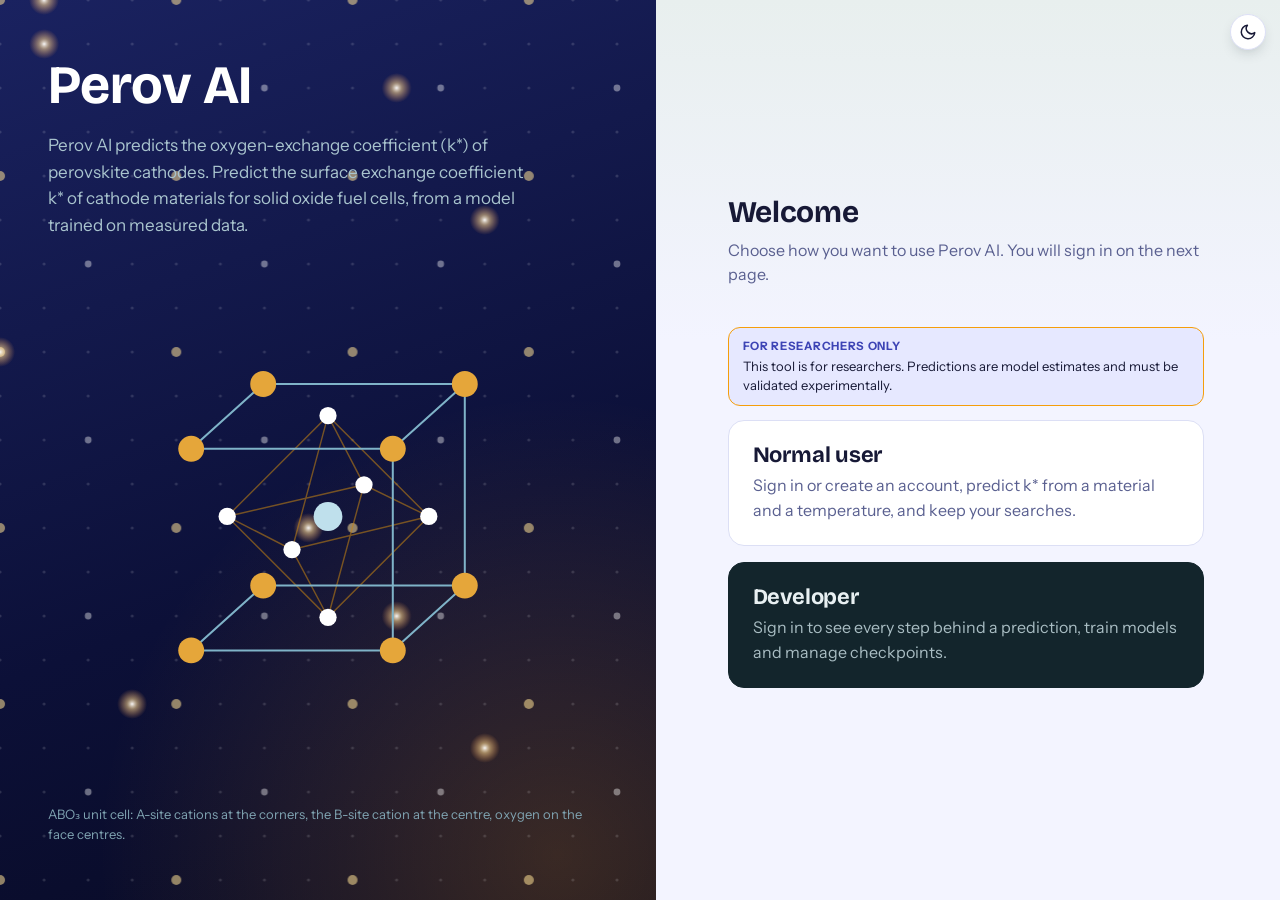
==== static/batch.html @ a2783e94 "Update batch.html" ====
<!doctype html>
<html lang="en"><head><meta charset="utf-8"><meta name="viewport" content="width=device-width, initial-scale=1, viewport-fit=cover">
<meta name="theme-color" content="#0E1240">
<link rel="manifest" href="manifest.json">
<link rel="icon" type="image/png" sizes="192x192" href="icon-192.png">
<link rel="apple-touch-icon" href="apple-touch-icon.png">
<meta name="mobile-web-app-capable" content="yes">
<meta name="apple-mobile-web-app-capable" content="yes">
<meta name="apple-mobile-web-app-title" content="Perov AI">
<meta name="apple-mobile-web-app-status-bar-style" content="black-translucent">
<script src="pwa.js" defer></script>
<script src="dynamic.js" defer></script>
<script src="tabs.js" defer></script>
<script src="lattice.js" defer></script>
<title>Batch | Perov AI</title>
<link href="https://fonts.googleapis.com/css2?family=Bricolage+Grotesque:opsz,wght@12..96,500;12..96,700&family=Instrument+Sans:wght@400;500;600&family=IBM+Plex+Mono:wght@400;500&display=swap" rel="stylesheet">
<link rel="stylesheet" href="style.css"><script src="theme.js"></script></head>
<body data-mode="user">
<header class="top"><div class="wrap">
  <a class="brand" href="predict.html"><svg viewBox="0 0 28 28" aria-hidden="true"><rect x="5" y="9" width="14" height="14" rx="1" fill="none" stroke="#FFA21F" stroke-width="2"/><rect x="9" y="5" width="14" height="14" rx="1" fill="none" stroke="#FFA21F" stroke-width="2" opacity=".55"/><circle cx="14" cy="14" r="2.6" fill="#C98512"/></svg><span>Perov <i>AI</i></span></a>
  <nav class="nav" aria-label="Pages"><a href="predict.html">Predict</a><a href="history.html">History</a><a href="batch.html" aria-current="page">Batch</a><a href="developer.html" class="dev-only">Developer</a><a href="research.html">Research</a>
  <div class="role"><span id="who"></span><b id="rolename"></b> <a href="#" id="signout">Sign out</a></div>
</div></header>
<main><div class="wrap">
<div class="intro"><h1>Predict a list of materials</h1><p class="explorer-only">Upload a CSV or Excel file with two columns, formula and temp_c. Each row gets a predicted k*.</p><p class="dev-only">POST /api/upload as multipart form data, up to 500 rows, composition-only model. Rows that fail return an error string instead of a value.</p></div>
<section class="panel stack" style="max-width:980px">
  <form id="bform" novalidate><div class="fields">
    <div class="field"><label for="bfile">File (.csv or .xlsx)</label><input id="bfile" type="file" accept=".csv,.xlsx,.xls"></div>
    <div class="field dev-only"><label for="bmodel">Model</label><select id="bmodel"><option value="svr">SVR pipeline</option><option value="rf">Random Forest</option></select></div></div>
    <div class="actions"><button class="btn primary" id="bgo" type="submit">Predict file</button>
    <a class="btn ghost" id="tmpl" download="kstar_template.csv" href="data:text/csv;charset=utf-8,formula%2Ctemp_c%0ALaCoO3%2C700%0ALa0.6Sr0.4Co0.2Fe0.8O3%2C800%0ASm0.5Sr0.5CoO3%2C886%0A" style="text-decoration:none;display:inline-block">Download a template</a></div>
  </form>
  <div id="bres" hidden><div class="kpis" id="bkpi"></div><h2 style="font-size:18px">Predicted log k*</h2><div id="bchart"></div><div class="tablewrap" style="margin-top:16px"><table class="t" id="btab"></table></div></div>
</section>
</div></main>
<script src="config.js"></script><script src="ui.js"></script>
<script>
(() => {
  const ROLE = (() => { try { return localStorage.getItem("kstar-role"); } catch { return null; } })();
  if (!(() => { try { return localStorage.getItem("kstar-token"); } catch { return null; } })()) { location.replace("index.html"); return; }
  if (ROLE !== "dev" && ROLE !== "user") { location.replace("index.html"); return; }
  document.body.dataset.mode = ROLE;
  document.getElementById("rolename").textContent = ROLE === "dev" ? "Developer" : "Normal user";
  const $ = (s, r = document) => r.querySelector(s);
  const esc = s => String(s).replace(/[&<>"]/g, c => ({ "&":"&amp;", "<":"&lt;", ">":"&gt;", '"':"&quot;" }[c]));
  const bars = (el, labels, vals) => { const mx = Math.max(...vals, 1e-9); el.innerHTML = labels.map((l, i) => `<div class="hb"><span>${esc(l)}</span><i style="width:${(vals[i] / mx * 100).toFixed(0)}%"></i><b>${vals[i]}</b></div>`).join(""); };
  $("#bform").addEventListener("submit", async e => {
    e.preventDefault();
    const f = $("#bfile").files[0];
    if (!f) { toast("Choose a file first.", "error"); return; }
    const btn = $("#bgo"); btn.disabled = true; btn.textContent = "Predicting\u2026";
    try {
      const fd = new FormData(); fd.append("file", f); if (ROLE === "dev") fd.append("model", $("#bmodel").value);
      const r = await api("/api/upload", { method: "POST", body: fd }); const d = await r.json();
      if (!r.ok) throw new Error(d.error || "Upload failed.");
      $("#bkpi").innerHTML = `<div class="kpi"><b>${d.n}</b><span>rows</span></div><div class="kpi"><b>${d.n_ok}</b><span>predicted</span></div><div class="kpi"><b>${d.n - d.n_ok}</b><span>need fixing</span></div>`;
      const ok = d.rows.filter(x => x.log_kstar !== undefined);
      bars($("#bchart"), ok.map(x => x.formula.slice(0, 12)), ok.map(x => +(x.log_kstar + 11).toFixed(2)));
      $("#bchart").insertAdjacentHTML("afterbegin", '<small class="sub">Bar length shows log k* + 11, so longer means faster. Exact values are in the table.</small>');
      $("#btab").innerHTML = "<tr><th>Formula</th><th>T (\u00b0C)</th><th>log k*</th><th>k* (cm/s)</th><th>Note</th></tr>" + d.rows.map(x => `<tr><td>${esc(x.formula)}</td><td>${esc(x.temp_c ?? "")}</td><td>${x.log_kstar === undefined ? "" : x.log_kstar.toFixed(2)}</td><td>${x.kstar === undefined ? "" : x.kstar.toExponential(2)}</td><td>${esc(x.error || (x.warnings || []).join("; "))}</td></tr>`).join("");
      $("#bres").hidden = false; toast(`Predicted ${d.n_ok} of ${d.n} rows.`, d.n_ok === d.n ? "ok" : "info");
    } catch (ex) { toast(ex.message, "error"); }
    finally { btn.disabled = false; btn.textContent = "Predict file"; }
  });
})();
</script></body></html>
---- static/style.css ----
:root{
  --paper:#F1F4F3; --card:#FFFFFF; --ink:#13252C; --muted:#586C73; --line:#CBD8D8;
  --glaze:#1D5C78; --glaze-soft:#DCEAF0; --signal:#C98512; --err:#B3402F; --ok:#2F7D5B;
  --display:"Bricolage Grotesque","Segoe UI",system-ui,sans-serif;
  --body:"Instrument Sans","Segoe UI",system-ui,sans-serif;
  --mono:"IBM Plex Mono",ui-monospace,Menlo,Consolas,monospace;
}
*{box-sizing:border-box}
html{scroll-padding-top:72px}
body{margin:0;background:var(--paper);color:var(--ink);font:400 16px/1.55 var(--body)}
h1,h2,h3{font-family:var(--display);line-height:1.12;margin:0;font-weight:700;letter-spacing:-.01em}
p{margin:0}
button,input,select{font:inherit;color:inherit}
:focus-visible{outline:3px solid var(--glaze);outline-offset:2px}
.wrap{max-width:1180px;margin:0 auto;padding:0 24px}
[hidden]{display:none!important}

/* header */
header.top{position:sticky;top:0;z-index:5;background:rgba(241,244,243,.94);backdrop-filter:blur(6px);border-bottom:1px solid var(--line)}
header.top .wrap{display:flex;align-items:center;gap:20px;min-height:60px;flex-wrap:wrap}
.brand{font:700 20px var(--display);letter-spacing:-.01em;margin-right:auto}
.brand i{font-style:normal;color:var(--glaze)}
.tabs,.seg{display:inline-flex;border:1px solid var(--line);border-radius:8px;background:var(--card);padding:3px;gap:2px}
.tabs button,.seg button{border:0;background:transparent;padding:6px 14px;border-radius:6px;cursor:pointer;font-weight:500;color:var(--muted)}
.tabs button[aria-selected="true"],.seg button[aria-pressed="true"]{background:var(--glaze);color:#fff}

/* chooser */
.chooser{padding:72px 0 80px}
.chooser h1{font-size:clamp(34px,5vw,56px);max-width:15ch}
.chooser .lede{max-width:52ch;margin-top:18px;color:var(--muted);font-size:18px}
.choices{display:grid;grid-template-columns:repeat(auto-fit,minmax(280px,1fr));gap:20px;margin-top:44px;max-width:820px}
.choice{text-align:left;background:var(--card);border:1.5px solid var(--line);border-radius:14px;padding:26px;cursor:pointer;transition:border-color .15s,transform .15s}
.choice:hover{border-color:var(--glaze);transform:translateY(-2px)}
.choice h2{font-size:24px}
.choice p{margin-top:10px;color:var(--muted)}
.choice.dev{background:var(--ink);color:#E8F0F2;border-color:var(--ink)}
.choice.dev p{color:#A9BDC3}
.choice.dev:hover{border-color:#7FB3C8}
.choice .code{margin-top:18px;font:400 13px/1.5 var(--mono);color:#7FB3C8}

/* app layout */
main{padding:32px 0 80px}
.intro{margin-bottom:26px}
.intro h1{font-size:clamp(28px,3.4vw,40px);max-width:24ch}
.intro p{color:var(--muted);margin-top:10px;max-width:62ch}
.layout{display:grid;grid-template-columns:minmax(0,5fr) minmax(0,6fr);gap:28px;align-items:start}
@media (max-width:900px){.layout{grid-template-columns:1fr}}
.panel{background:var(--card);border:1px solid var(--line);border-radius:12px;padding:22px}
.panel h2{font-size:19px;margin-bottom:4px}
.panel .sub{color:var(--muted);font-size:14px}

/* form */
fieldset{border:0;border-top:1px solid var(--line);margin:18px 0 0;padding:14px 0 0}
legend{font:600 14px var(--body);padding:0 8px 0 0;color:var(--glaze)}
.fields{display:grid;grid-template-columns:repeat(auto-fill,minmax(150px,1fr));gap:12px 14px}
.field label{display:block;font-size:13px;font-weight:600;margin-bottom:3px;word-break:break-word}
.field input{width:100%;border:1px solid var(--line);border-radius:7px;padding:7px 9px;background:#FBFCFC;font-family:var(--mono);font-size:14px}
.field input:focus{border-color:var(--glaze)}
.field small{display:block;color:var(--muted);font-size:12px;line-height:1.35;margin-top:3px}
.field.bad input{border-color:var(--err)}
.actions{display:flex;gap:12px;align-items:center;margin-top:22px;flex-wrap:wrap}
.btn{border:0;border-radius:8px;padding:11px 20px;font-weight:600;cursor:pointer}
.btn.primary{background:var(--glaze);color:#fff}
.btn.primary:disabled{opacity:.6;cursor:progress}
.btn.ghost{background:transparent;border:1px solid var(--line);color:var(--ink)}
.msg{margin-top:14px;padding:10px 12px;border-radius:8px;font-size:14px;background:#FBEDEA;color:#7A2A1D;border:1px solid #EBC3BB}
.modelpick{display:flex;align-items:center;gap:10px;margin-top:16px;font-size:14px}
.modelpick select{border:1px solid var(--line);border-radius:7px;padding:5px 8px;background:#fff}

/* result */
.empty{color:var(--muted);padding:34px 4px}
.empty strong{display:block;color:var(--ink);font:700 20px var(--display);margin-bottom:6px}
.big{font:700 clamp(40px,6vw,68px)/1 var(--display);letter-spacing:-.02em;margin-top:6px}
.big sup{font-size:.5em}
.kicker{color:var(--muted);font-size:14px}
.plain{margin-top:12px;max-width:52ch}
.scale{margin:26px 0 8px}
.scale .track{position:relative;height:10px;border-radius:5px;background:linear-gradient(90deg,#DCE6E8,#8FB9CB,#1D5C78)}
.scale .pin{position:absolute;top:-7px;width:4px;height:24px;border-radius:2px;background:var(--signal);transform:translateX(-50%);box-shadow:0 0 0 3px #fff;transition:left .5s}
.scale .ends{display:flex;justify-content:space-between;font-size:13px;color:var(--muted);margin-top:8px}
.chart{margin-top:26px}
.chart h3{font-size:16px}
.chart svg{width:100%;height:auto;display:block;margin-top:8px}
.chart .note{font-size:13px;color:var(--muted);margin-top:4px}
.caveat{margin-top:20px;font-size:13px;color:var(--muted);border-top:1px solid var(--line);padding-top:12px}

/* developer */
.dev-only{display:none}
body[data-mode="dev"] .dev-only{display:revert}
body[data-mode="dev"] .modelpick.dev-only{display:flex}
body[data-mode="dev"] .explorer-only{display:none}
.flow{margin-top:28px}
.flow h2{font-size:22px}
.stage{position:relative;margin:16px 0 0 18px;padding:0 0 0 26px;border-left:2px solid var(--line)}
.stage::before{content:"";position:absolute;left:-8px;top:6px;width:14px;height:14px;border-radius:50%;background:var(--paper);border:2px solid var(--line);transition:background .3s,border-color .3s}
.stage.done{border-left-color:var(--glaze)}
.stage.done::before{background:var(--glaze);border-color:var(--glaze)}
.stage summary{cursor:pointer;font:700 16px var(--display);list-style:none;padding:2px 0}
.stage summary::-webkit-details-marker{display:none}
.stage summary span{font:400 14px var(--body);color:var(--muted);margin-left:8px}
.stage .body{padding:10px 0 6px}
pre{margin:8px 0 0;background:#0F1F25;color:#D8E6EA;border-radius:9px;padding:12px 14px;font:400 12.5px/1.55 var(--mono);overflow:auto;max-height:340px}
.cols{display:grid;grid-template-columns:repeat(auto-fit,minmax(300px,1fr));gap:14px}
.cols h4{margin:0;font-size:12px;color:var(--muted);font-weight:600}
.bars{margin-top:8px;font:400 12.5px var(--mono)}
.bar{display:grid;grid-template-columns:150px 1fr 56px;gap:8px;align-items:center;margin:3px 0}
.bar .nm{overflow:hidden;text-overflow:ellipsis;white-space:nowrap}
.bar .tr{position:relative;height:10px;background:#EDF2F2;border-radius:3px}
.bar .fill{position:absolute;top:0;bottom:0;border-radius:3px}
.bar .zero{position:absolute;left:50%;top:-2px;bottom:-2px;width:1px;background:var(--muted)}
.bar .num{text-align:right;color:var(--muted)}
.kv{display:flex;flex-wrap:wrap;gap:6px 18px;font:400 13px var(--mono);color:var(--muted);margin-top:8px}
.kv b{color:var(--ink);font-weight:500}

/* research */
.papers{display:grid;grid-template-columns:repeat(auto-fit,minmax(340px,1fr));gap:22px;margin-top:22px}
.paper h2{font-size:20px}
.paper .meta{font-size:13px;color:var(--muted);margin:6px 0 14px}
.paper ul{margin:0;padding-left:18px}
.paper li{margin:6px 0}
.map{margin-top:34px}
.map h2{font-size:22px}
.map table{width:100%;border-collapse:collapse;margin-top:14px;background:var(--card);border:1px solid var(--line);border-radius:10px;overflow:hidden;font-size:15px}
.map th,.map td{text-align:left;padding:11px 14px;border-bottom:1px solid var(--line);vertical-align:top}
.map th{background:var(--glaze-soft);font-weight:600;font-size:14px}
.map tr:last-child td{border-bottom:0}
@media (prefers-reduced-motion:reduce){*{transition:none!important}}

/* ---- v2 look ---- */
body{background:linear-gradient(180deg,#E8EFEE 0,var(--paper) 340px)}
header.top{background:rgba(255,255,255,.88);box-shadow:0 1px 0 var(--line),0 6px 20px -14px rgba(19,37,44,.5)}
.brand{display:flex;align-items:center;gap:10px;color:var(--ink);text-decoration:none}
.brand svg{width:26px;height:26px}
.nav{display:flex;gap:4px}
.nav a{padding:7px 14px;border-radius:8px;text-decoration:none;color:var(--muted);font-weight:500}
.nav a:hover{background:var(--glaze-soft);color:var(--glaze)}
.nav a[aria-current="page"]{background:var(--glaze);color:#fff}
.role{display:inline-flex;align-items:center;gap:8px;font-size:14px;color:var(--muted)}
.role b{background:var(--glaze-soft);color:var(--glaze);border-radius:99px;padding:3px 12px;font-weight:600}
body[data-mode="dev"] .role b{background:var(--ink);color:#BFE0EC}
.role a{color:var(--glaze);font-weight:500}
.panel{border-radius:16px;box-shadow:0 18px 40px -28px rgba(19,37,44,.45)}
.btn.primary,.btn{border-radius:10px}
.btn.primary{background:linear-gradient(135deg,#1D5C78,#17475D);box-shadow:0 8px 18px -10px #1D5C78}
.big{font-family:var(--display);font-size:clamp(40px,6vw,64px);color:var(--glaze)}
.crumbs{display:flex;gap:10px;align-items:center;margin-bottom:18px;font-size:14px;color:var(--muted)}
.crumbs a{color:var(--glaze);font-weight:500}
.hero{min-height:100vh;display:grid;grid-template-columns:minmax(0,1.05fr) minmax(0,1fr)}
@media (max-width:860px){.hero{grid-template-columns:1fr}}
.hero-art{background:radial-gradient(circle at 30% 20%,#1B5670 0,#0E3345 45%,#0A222E 100%);color:#E8F0F2;padding:56px 48px;display:flex;flex-direction:column;justify-content:space-between;gap:28px}
.hero-art h1{font-size:clamp(34px,4.4vw,54px);max-width:14ch;color:#fff}
.hero-art p{color:#A9C4CE;max-width:44ch;margin-top:16px;font-size:17px}
.cell{width:min(100%,360px);align-self:center}
.cell .edge{stroke:#7FB3C8;stroke-width:1.4;fill:none;stroke-dasharray:420;stroke-dashoffset:420;animation:draw 1.6s ease-out forwards}
.cell .oct{stroke:#C98512;stroke-opacity:.55;stroke-width:1;fill:none}
.cell .a{fill:#E5A63A}.cell .b{fill:#BFE0EC}.cell .o{fill:#fff;opacity:0;animation:pop .5s ease-out 1.2s forwards}
@keyframes draw{to{stroke-dashoffset:0}}@keyframes pop{to{opacity:1}}
@media (prefers-reduced-motion:reduce){.cell .edge{animation:none;stroke-dashoffset:0}.cell .o{animation:none;opacity:1}}
.hero-art small{color:#7FA3B1;font-size:13px}
.hero-form{display:flex;flex-direction:column;justify-content:center;padding:56px clamp(24px,6vw,72px);max-width:620px}
.hero-form h2{font-size:30px}
.hero-form .sub{margin:8px 0 26px;color:var(--muted)}
.role-card{display:block;width:100%;text-align:left;background:var(--card);border:1.5px solid var(--line);border-radius:16px;padding:22px 24px;margin-bottom:16px;cursor:pointer;transition:border-color .15s,box-shadow .15s}
.role-card:hover{border-color:var(--glaze);box-shadow:0 14px 30px -20px #1D5C78}
.role-card h3{font-size:22px}.role-card p{color:var(--muted);margin-top:6px}
.role-card.dev{background:var(--ink);border-color:var(--ink);color:#E8F0F2}.role-card.dev p{color:#A9BDC3}
.role-card.dev:hover{border-color:#7FB3C8}

/* ---- toasts, bars, tables ---- */
#toasts{position:fixed;right:16px;bottom:16px;display:grid;gap:8px;z-index:50;max-width:min(360px,calc(100vw - 32px))}
.toast{background:var(--ink);color:#fff;padding:12px 16px;border-radius:10px;box-shadow:0 10px 24px -12px #000;font-size:14px}
.toast.error{background:#8F2D2D}.toast.ok{background:#2F6B4F}
.hb{display:grid;grid-template-columns:84px 1fr 34px;gap:8px;align-items:center;margin:5px 0;font-size:13px}
.hb i{display:block;height:12px;background:var(--glaze);border-radius:6px;min-width:2px}.hb b{text-align:right;font-weight:500}
.grid2{display:grid;grid-template-columns:repeat(auto-fit,minmax(260px,1fr));gap:20px}
.kpis{display:grid;grid-template-columns:repeat(auto-fit,minmax(130px,1fr));gap:12px;margin-bottom:18px}
.kpi{background:var(--glaze-soft);border-radius:12px;padding:12px 14px}.kpi b{display:block;font-size:22px;font-family:var(--display);color:var(--glaze)}.kpi span{font-size:13px;color:var(--muted)}
.tablewrap{overflow-x:auto}table.t{border-collapse:collapse;width:100%;font-size:14px}table.t th,table.t td{padding:8px 10px;border-bottom:1px solid var(--line);text-align:left;white-space:nowrap}
.stack{display:grid;gap:22px;max-width:980px}
@media (max-width:640px){.wrap{padding-left:16px;padding-right:16px}header.top .wrap{flex-wrap:wrap;gap:8px}.nav{order:3;width:100%;overflow-x:auto}.big{font-size:40px}.btn{min-height:44px}input,select{font-size:16px}}

/* ---- v3: richer look ---- */
.intro{background:linear-gradient(135deg,#0E3345 0%,#1D5C78 100%);color:#fff;border-radius:20px;padding:30px 34px;margin-bottom:26px;position:relative;overflow:hidden;box-shadow:0 22px 40px -28px rgba(14,51,69,.8)}
.intro::before{content:"";position:absolute;right:-60px;top:-60px;width:240px;height:240px;border-radius:50%;background:radial-gradient(circle,rgba(229,166,58,.45),transparent 65%)}
.intro::after{content:"";position:absolute;inset:0;background-image:radial-gradient(rgba(255,255,255,.14) 1.2px,transparent 1.2px);background-size:22px 22px;mask-image:linear-gradient(90deg,transparent 40%,#000);-webkit-mask-image:linear-gradient(90deg,transparent 40%,#000)}
.intro h1,.intro p{position:relative;z-index:1}.intro h1{color:#fff;margin-bottom:8px}.intro p{color:#BFD8E2;max-width:60ch}
.panel{animation:rise .5s ease-out both}.panel:nth-of-type(2){animation-delay:.08s}.panel:nth-of-type(3){animation-delay:.16s}
@keyframes rise{from{opacity:0;transform:translateY(10px)}to{opacity:1;transform:none}}
.btn{transition:transform .15s,box-shadow .15s,background .15s}.btn:hover:not(:disabled){transform:translateY(-1px)}.btn.primary:hover:not(:disabled){box-shadow:0 12px 22px -10px #1D5C78}
input:focus,select:focus{outline:none;border-color:var(--glaze)!important;box-shadow:0 0 0 4px rgba(29,92,120,.15)}
.kpi{transition:transform .15s}.kpi:hover{transform:translateY(-2px)}
table.t tbody tr:hover,table.t tr:hover td{background:#F3F8FA}
.role #who{max-width:170px;overflow:hidden;text-overflow:ellipsis;white-space:nowrap;color:var(--muted)}
.role{gap:10px}
.pwrow{display:flex;gap:8px}.pwrow input{flex:1;min-width:0}
.back{display:inline-block;margin-bottom:18px;color:var(--glaze);font-weight:500;text-decoration:none}
.hero-form .field label{font-weight:500}
@media (max-width:640px){.role #who{display:none}.intro{padding:22px 20px}}
@media (prefers-reduced-motion:reduce){.panel{animation:none}.btn,.kpi{transition:none}}


/* ---- v4: light and dark themes, result summary ---- */
:root{
  color-scheme:light;
  --grid:#DCE6E6; --faint:#8A9BA0; --chart:#1D5C78; --soft:#F4F8F9; --warn:#9A6408;
  --page-top:#E8EFEE; --header-bg:rgba(255,255,255,.88); --input-bg:#FBFCFC;
  --msg-bg:#FBEDEA; --msg-ink:#7A2A1D; --msg-line:#EBC3BB;
  --track:#EDF2F2; --row-hover:#F3F8FA; --on-glaze:#fff;
  --t1:#DCE6E8; --t2:#8FB9CB; --t3:#1D5C78;
  --btn1:#1D5C78; --btn2:#17475D;
  --dev-bg:#13252C; --dev-ink:#E8F0F2; --dev-muted:#A9BDC3; --toast-bg:#13252C;
  --shadow:rgba(19,37,44,.45); --ring:rgba(29,92,120,.15);
}
:root[data-theme="dark"]{
  color-scheme:dark;
  --paper:#0C171C; --card:#13242B; --ink:#E4EDF0; --muted:#9AB0B7; --line:#27404A;
  --glaze:#5BB0D4; --glaze-soft:#1A3340; --signal:#E5A63A; --err:#F0907F; --ok:#4CC38A; --warn:#E5A63A;
  --grid:#243842; --faint:#6E8890; --chart:#5BB0D4; --soft:#172A32;
  --page-top:#0F2028; --header-bg:rgba(14,26,32,.9); --input-bg:#0F1D23;
  --msg-bg:#3A1F1B; --msg-ink:#F5C0B6; --msg-line:#6B342C;
  --track:#1E333C; --row-hover:#1A2F38; --on-glaze:#082432;
  --t1:#1F3A46; --t2:#2F6F8C; --t3:#5BB0D4;
  --btn1:#2A7BA0; --btn2:#1D5C78;
  --dev-bg:#0A1317; --dev-ink:#E4EDF0; --dev-muted:#9AB0B7; --toast-bg:#1F3A46;
  --shadow:rgba(0,0,0,.8); --ring:rgba(91,176,212,.28);
}
body{background:linear-gradient(180deg,var(--page-top) 0,var(--paper) 340px)}
header.top{background:var(--header-bg);box-shadow:0 1px 0 var(--line),0 6px 20px -14px var(--shadow)}
.panel{box-shadow:0 18px 40px -28px var(--shadow)}
.field input,.modelpick select{background:var(--input-bg)}
.msg{background:var(--msg-bg);color:var(--msg-ink);border-color:var(--msg-line)}
.scale .track{background:linear-gradient(90deg,var(--t1),var(--t2),var(--t3))}
.scale .pin{box-shadow:0 0 0 3px var(--card)}
.bar .tr{background:var(--track)}
table.t tbody tr:hover,table.t tr:hover td{background:var(--row-hover)}
.tabs button[aria-selected="true"],.seg button[aria-pressed="true"],.nav a[aria-current="page"]{background:var(--glaze);color:var(--on-glaze)}
.btn.primary{background:linear-gradient(135deg,var(--btn1),var(--btn2));box-shadow:0 8px 18px -10px var(--btn1)}
.btn.primary:hover:not(:disabled){box-shadow:0 12px 22px -10px var(--btn1)}
input:focus,select:focus{box-shadow:0 0 0 4px var(--ring)}
.choice.dev,.role-card.dev{background:var(--dev-bg);color:var(--dev-ink);border-color:var(--dev-bg)}
.choice.dev p,.role-card.dev p{color:var(--dev-muted)}
body[data-mode="dev"] .role b{background:var(--dev-bg);color:#BFE0EC}
.toast{background:var(--toast-bg)}
.brand svg rect{stroke:var(--chart)}
p.note{font-size:13px;color:var(--muted);margin-top:8px}
:root[data-theme="dark"] .choice.dev,:root[data-theme="dark"] .role-card.dev{border-color:var(--line)}
:root[data-theme="dark"] pre{background:#0A1317;border:1px solid var(--line)}
:root[data-theme="dark"] .intro{box-shadow:0 22px 40px -28px #000;border:1px solid #1D4A5F}

/* theme toggle */
.themebtn{display:inline-grid;place-items:center;width:36px;height:36px;border-radius:50%;border:1px solid var(--line);background:var(--card);color:var(--ink);cursor:pointer;padding:0;transition:background .15s,border-color .15s,color .15s}
.themebtn:hover{border-color:var(--glaze);color:var(--glaze)}
.themebtn svg{width:18px;height:18px}
.themebtn .sun{display:none}
:root[data-theme="dark"] .themebtn .sun{display:block}
:root[data-theme="dark"] .themebtn .moon{display:none}
.themebtn.float{position:fixed;top:14px;right:14px;z-index:20;box-shadow:0 6px 16px -8px var(--shadow)}

/* chart colours (SVG) */
.c-grid{stroke:var(--grid)} .c-axis{stroke:var(--ink)} .c-base{stroke:var(--muted)} .c-pred{stroke:var(--ink)} .c-conn{stroke:var(--faint)}
.c-line{stroke:var(--chart)} .c-dot{fill:var(--chart)} .c-up{fill:var(--chart)} .c-down{fill:var(--signal)}
.c-cur{fill:var(--signal);stroke:var(--card)}
.c-mut{fill:var(--muted)} .c-faint{fill:var(--faint)} .c-ink{fill:var(--ink)}
.c-halo{stroke:var(--card);stroke-width:3;paint-order:stroke}

/* result summary */
.predcard{margin-top:6px;text-align:center;background:var(--soft);border:1px solid var(--line);border-radius:18px;padding:22px 20px 18px}
.predcard .cap{font-size:12px;font-weight:600;letter-spacing:.09em;text-transform:uppercase;color:var(--muted)}
.predcard .logbig{font:700 clamp(44px,9vw,72px)/1.05 var(--display);color:var(--glaze);margin:8px 0 6px;letter-spacing:-.02em}
.predcard .sub2{color:var(--muted);font-size:14px;max-width:46ch;margin:0 auto}
.predcard .sub2 b{color:var(--ink);font-weight:600}
.predcard .scale{text-align:left;margin:20px 0 0}
.verdicts{display:grid;gap:10px;margin-top:14px}
.metric{display:flex;justify-content:space-between;align-items:center;gap:18px;background:var(--soft);border:1px solid var(--line);border-radius:14px;padding:14px 18px}
.metric .lab{color:var(--muted)}
.metric .val{font-weight:700;text-align:right}
.val.good{color:var(--ok)} .val.warn{color:var(--warn)} .val.bad{color:var(--err)} .val.info{color:var(--glaze)} .val.na{color:var(--muted);font-weight:500}
@media (max-width:520px){.metric{flex-direction:column;align-items:flex-start;gap:4px}.metric .val{text-align:left}}

.shb{margin-top:24px}
.shb h3{font:600 12px var(--body);letter-spacing:.09em;text-transform:uppercase;color:var(--muted)}
.shrow{display:grid;grid-template-columns:minmax(64px,104px) 1fr 54px;gap:12px;align-items:center;margin:10px 0;outline:none}
.shrow .nm{text-align:right;color:var(--muted);font-size:13.5px;overflow:hidden;text-overflow:ellipsis;white-space:nowrap}
.shrow .tr{position:relative;height:24px}
.shrow .fill{position:absolute;top:0;bottom:0;border-radius:7px;min-width:3px;transition:filter .15s}
.shrow .fill.up{background:var(--chart)} .shrow .fill.down{background:var(--signal)}
.shrow:hover .fill,.shrow:focus-visible .fill{filter:brightness(1.2)}
.shrow .zero{position:absolute;top:-3px;bottom:-3px;width:1px;background:var(--faint)}
.shrow .num{font:500 12.5px var(--mono);color:var(--muted)}
.shrow .tip{position:absolute;bottom:calc(100% + 6px);transform:translateX(-50%);background:#0A1317;color:#fff;padding:7px 10px;border-radius:8px;font-size:12.5px;white-space:nowrap;pointer-events:none;opacity:0;transition:opacity .12s;z-index:3;box-shadow:0 8px 20px -10px #000;border:1px solid #2A3E47}
.shrow .tip b{display:block;font-weight:600}
.shrow .tip i{display:inline-block;width:9px;height:9px;border-radius:2px;margin-right:6px}
.shrow:hover .tip,.shrow:focus-visible .tip{opacity:1}
.more summary{cursor:pointer;font-weight:600;color:var(--glaze);margin-top:18px}
.more[open] summary{margin-bottom:4px}
.metric .msub{font-size:12.5px;color:var(--muted);margin-top:2px;max-width:46ch}
select{background:var(--input-bg);color:var(--ink);border:1px solid var(--line);border-radius:7px;padding:6px 10px}

/* ---- mobile: phones and tablets (Android, iOS), installed or in the browser ---- */
html{-webkit-text-size-adjust:100%;text-size-adjust:100%}
body{-webkit-tap-highlight-color:transparent;overflow-x:hidden}
.wrap{padding-left:max(24px,env(safe-area-inset-left));padding-right:max(24px,env(safe-area-inset-right))}
header.top{padding-top:env(safe-area-inset-top)}
main{padding-bottom:calc(80px + env(safe-area-inset-bottom))}
#toasts{right:max(16px,env(safe-area-inset-right));bottom:calc(16px + env(safe-area-inset-bottom))}
.hero{min-height:100vh;min-height:100dvh}
.nav{scrollbar-width:none;-webkit-overflow-scrolling:touch}.nav::-webkit-scrollbar{display:none}
.nav a{white-space:nowrap}
button,.btn,.nav a,.role-card,.choice{touch-action:manipulation}
.panel,.tablewrap,.nav{max-width:100%}
.tablewrap{-webkit-overflow-scrolling:touch}
svg{max-width:100%;height:auto}
@media (pointer:coarse){
  input,select,textarea{font-size:16px}   /* stops iOS zooming into fields */
  .btn,button,select,input{min-height:44px}
  .nav a{padding:11px 16px}
  .tabs button,.seg button{padding:10px 16px}
  .role a{padding:8px 4px}
}
@media (max-width:860px){
  .hero-art{padding:calc(32px + env(safe-area-inset-top)) 24px 28px;gap:18px}
  .hero-art h1{max-width:none}
  .cell{width:min(70%,240px)}
  .hero-art small{display:none}
  .hero-form{padding:28px 20px calc(36px + env(safe-area-inset-bottom));max-width:none}
}
@media (max-width:640px){
  .wrap{padding-left:max(16px,env(safe-area-inset-left));padding-right:max(16px,env(safe-area-inset-right))}
  main{padding-top:20px}
  .panel{padding:18px 16px;border-radius:14px}
  .fields{grid-template-columns:repeat(auto-fill,minmax(130px,1fr))}
  .kpis{grid-template-columns:repeat(2,1fr)}
  .pwrow{flex-wrap:nowrap}
  table.t th,table.t td{padding:8px 8px}
}
@media (max-width:400px){.fields{grid-template-columns:1fr}.brand{font-size:18px}}
@media (orientation:landscape) and (max-height:480px){.hero{min-height:0}.hero-art{padding-top:20px;padding-bottom:20px}.cell{display:none}}

/* ---- dropdowns: always fit their container, on laptop and phone ---- */
select{max-width:100%;min-width:0;text-overflow:ellipsis;overflow:hidden;white-space:nowrap;
  -webkit-appearance:none;appearance:none;padding-right:34px!important;
  background-image:url("data:image/svg+xml;utf8,<svg xmlns='http://www.w3.org/2000/svg' width='12' height='8' viewBox='0 0 12 8'><path d='M1 1.5l5 5 5-5' fill='none' stroke='%23586C73' stroke-width='1.8' stroke-linecap='round' stroke-linejoin='round'/></svg>");
  background-repeat:no-repeat;background-position:right 12px center}
.field,.fields>*,.layout>*,.panel,.grid2>*,.kpis>*{min-width:0}
.field select,.field input{width:100%}
.modelpick{flex-wrap:wrap}
.modelpick select{flex:1 1 220px;max-width:100%}
@media (max-width:640px){
  .modelpick{flex-direction:column;align-items:stretch;gap:6px}
  .modelpick select{width:100%;flex:none}
}

/* ---- phone header: title on top, account items underneath and toward the right ---- */
@media (max-width:640px){
  header.top{padding-top:max(8px,env(safe-area-inset-top))}
  header.top .wrap{row-gap:6px;padding-top:4px;padding-bottom:6px}
  .brand{flex:1 1 100%;margin-right:0}
  .role{flex:1 1 100%;justify-content:flex-end;flex-wrap:wrap}
  .nav{order:3}
}

/* ---- research-only notice and own-tab toggle ---- */
.research-bar{background:#0E3345;color:#BFE0EC;font-size:12.5px;line-height:1.4;text-align:center;padding:6px 14px;padding-top:calc(6px + env(safe-area-inset-top))}
.research-bar strong{color:#E5A63A;letter-spacing:.04em;text-transform:uppercase;font-size:11.5px;margin-right:4px}
.research-foot{text-align:center;color:var(--muted,#586C73);font-size:12px;padding:18px 16px calc(22px + env(safe-area-inset-bottom))}
.research-pill{display:inline-block;margin-bottom:14px;padding:5px 12px;border-radius:999px;border:1px solid #E5A63A;color:#E5A63A;font-size:12px;font-weight:600;letter-spacing:.06em;text-transform:uppercase}
.tabtoggle{border:1px solid var(--line);background:var(--card);color:var(--ink);border-radius:999px;padding:6px 12px;font-size:12.5px;cursor:pointer;white-space:nowrap}
.tabtoggle[aria-pressed="true"]{border-color:var(--glaze,#1D5C78);color:var(--glaze,#1D5C78)}
@media (max-width:640px){.research-bar{font-size:11.5px;padding-left:10px;padding-right:10px}}

/* ---- motion: pages, panels and tabs ease in; buttons respond; loading spinner ---- */
@keyframes rise{from{opacity:0;transform:translateY(10px)}to{opacity:1;transform:none}}
@keyframes spin{to{transform:rotate(360deg)}}
@keyframes glowpulse{0%,100%{box-shadow:0 0 0 0 rgba(229,166,58,.0)}50%{box-shadow:0 0 0 6px rgba(229,166,58,.18)}}
main>*:not([hidden]),.panel:not([hidden]){animation:rise .45s cubic-bezier(.2,.7,.2,1) both}
main>*:nth-child(2){animation-delay:.05s}main>*:nth-child(3){animation-delay:.1s}main>*:nth-child(4){animation-delay:.15s}
.panel{transition:transform .2s,box-shadow .2s,border-color .2s}
@media (hover:hover){.panel:hover{transform:translateY(-2px);border-color:var(--glaze,#1D5C78)}}
.btn,.seg button,.nav a{transition:transform .12s,background .2s,color .2s,border-color .2s,box-shadow .2s}
.btn:active,.seg button:active{transform:scale(.97)}
.btn.primary:not(:disabled):hover{box-shadow:0 8px 20px -10px var(--glaze,#1D5C78);transform:translateY(-1px)}
.btn.primary:disabled::after{content:"";display:inline-block;width:14px;height:14px;margin-left:8px;border:2px solid currentColor;border-right-color:transparent;border-radius:50%;animation:spin .7s linear infinite;vertical-align:-2px}
.scale .pin{animation:glowpulse 2.4s ease-in-out infinite;transition:left .9s cubic-bezier(.2,.8,.2,1)}
.research-pill{animation:glowpulse 2.8s ease-in-out infinite}
@media (prefers-reduced-motion:reduce){*,*::before,*::after{animation:none!important;transition:none!important}}

/* ======== Perovix theme: indigo and orange ======== */
:root{--paper:#F3F4FF;--card:#FFFFFF;--ink:#171936;--muted:#5A6090;--line:#DCDFF5;--glaze:#3D44B5;--glaze-soft:#E6E8FF;--signal:#F59E0B;--on-glaze:#FFFFFF;--ok:#2E8B57;
  --t1:#E0E3FF;--t2:#7F86E6;--t3:#F59E0B}
:root[data-theme="dark"]{--paper:#12121C;--card:#1B1B2A;--ink:#EEF0FF;--muted:#A9B1E8;--line:#2F3050;--glaze:#FFA21F;--glaze-soft:#2B2538;--signal:#FFB84D;--on-glaze:#1B1340;
  --t1:#2F3050;--t2:#6B72D9;--t3:#FFA21F}
header.top{background:rgba(243,244,255,.92)}
:root[data-theme="dark"] header.top{background:rgba(18,18,28,.92)}
.intro,.hero-art{position:relative;overflow:hidden;color:#fff;
  background:radial-gradient(circle at 85% 95%,rgba(255,162,31,.2),transparent 45%),linear-gradient(160deg,#1A2260 0%,#0C1038 60%,#080A22 100%)!important}
.intro>*,.hero-art>*{position:relative;z-index:1}
.intro::before,.intro::after{display:none!important}
canvas.lattice{position:absolute!important;inset:0;width:100%;height:100%;z-index:0!important;pointer-events:none}
.scale .track{background:linear-gradient(90deg,var(--t1),var(--t2),var(--t3))}
.panel{max-width:none!important}
.btn.primary{background:linear-gradient(135deg,#FFB020,#FF8A1F);border-color:transparent;color:#1B1340;font-weight:600}
.nav a[aria-current],.nav a.on,.nav a.active,.tabs button[aria-selected="true"],.seg button[aria-pressed="true"]{background:var(--glaze);color:var(--on-glaze)}
@media (hover:hover){.role-card:hover,.choice:hover,.panel:hover{border-color:var(--signal)}}
/* researcher notice and "open in" choice, shown on the sign-in page only */
.research-note{display:flex;flex-direction:column;gap:2px;margin:14px 0;padding:10px 14px;border-radius:12px;border:1px solid var(--signal);background:var(--glaze-soft);color:var(--ink);font-size:13px;line-height:1.45}
.research-note strong{color:var(--glaze);letter-spacing:.06em;text-transform:uppercase;font-size:11.5px}
.openin{border:1px solid var(--line);border-radius:12px;padding:6px 14px 8px;margin:14px 0 0;display:flex;gap:18px;flex-wrap:wrap}
.openin legend{font-size:12.5px;color:var(--muted);padding:0 6px}
.openin label{display:flex;align-items:center;gap:7px;cursor:pointer;font-size:14px;min-height:32px}
.openin input{accent-color:var(--glaze);min-height:0!important;width:18px;height:18px}
[hidden]{display:none!important}
.openchoice .openbtns{display:flex;flex-direction:column;gap:12px;margin-top:18px}
.openchoice .openbtns .btn{width:100%}
.openin-seg{display:inline-flex;align-items:center;gap:2px;border:1px solid var(--line);border-radius:999px;padding:2px;background:var(--card);font-size:12.5px}
.openin-seg span{padding:0 8px;color:var(--muted);white-space:nowrap}
.openin-seg button{border:0;background:transparent;color:var(--ink);padding:5px 11px;border-radius:999px;cursor:pointer;min-height:34px!important;white-space:nowrap}
.openin-seg button[aria-pressed="true"]{background:var(--glaze);color:var(--on-glaze)}
@media (max-width:640px){.openin-seg span{display:none}}
.resume{margin:14px 0 18px;padding:14px;border:1px solid var(--signal);border-radius:14px;background:var(--glaze-soft)}

/* ---- header on laptops and desktops: logo, menu and account items all on one line ---- */
@media (min-width:1001px){
  header.top .wrap{max-width:min(1560px,100%);flex-wrap:nowrap;gap:14px}
  .brand{flex:0 0 auto;margin-right:0;white-space:nowrap}
  .nav{flex:1 1 auto;justify-content:center;min-width:0;gap:2px;overflow-x:auto}
  .nav a{padding:7px 11px}
  .role{flex:0 0 auto;flex-wrap:nowrap;gap:8px;white-space:nowrap}
  .openin-seg span{display:none}
  #who{max-width:170px;overflow:hidden;text-overflow:ellipsis}
}
@media (min-width:1001px) and (max-width:1250px){#who{display:none}}
@media (min-width:1500px){.openin-seg span{display:inline}}

.field label .unit{font-weight:400;color:var(--muted);font-size:12px}
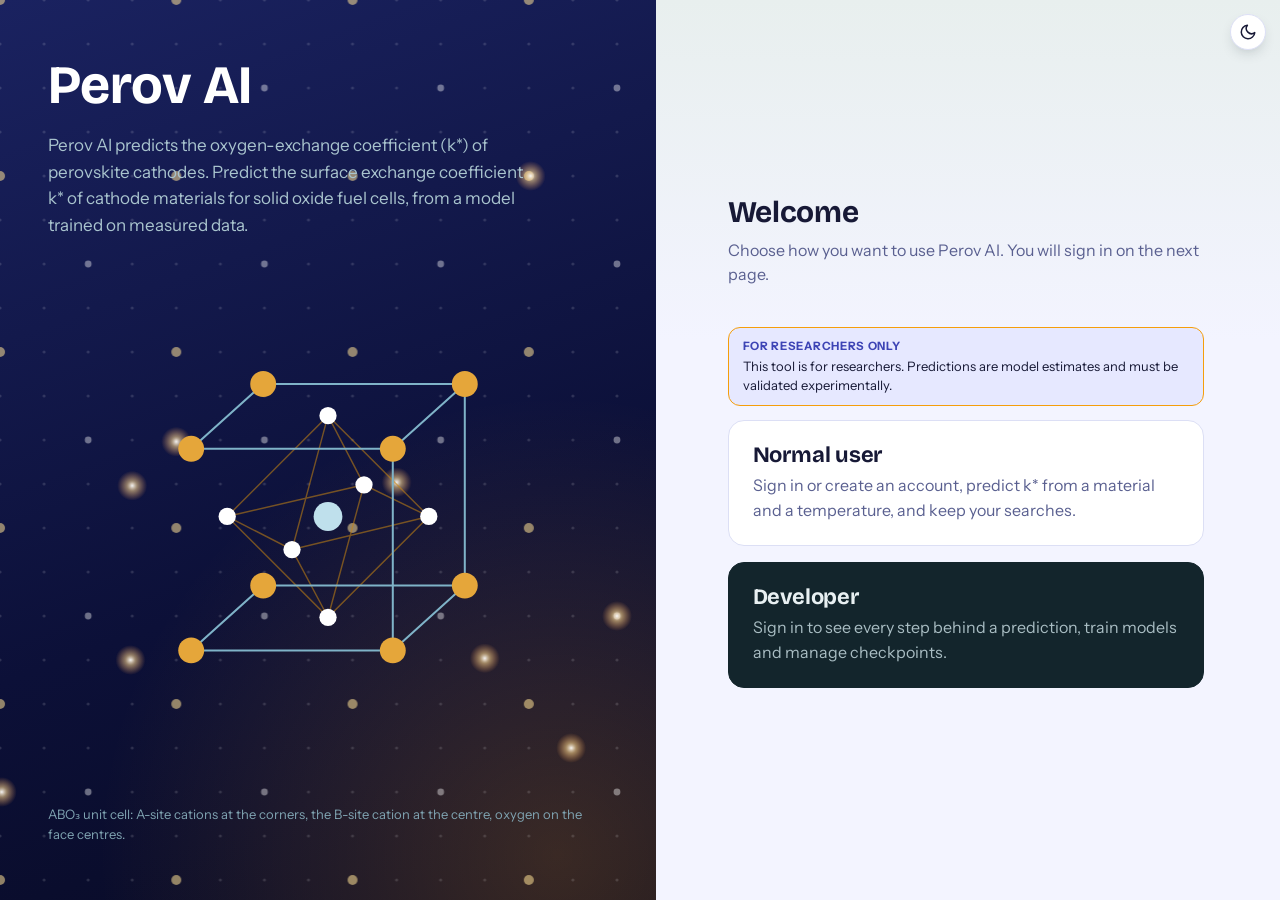
==== commit 06b4c79e: "Add files via upload" ====
--- a/static/batch.html
+++ b/static/batch.html
@@ -26,7 +26,7 @@
 <section class="panel stack" style="max-width:980px">
   <form id="bform" novalidate><div class="fields">
     <div class="field"><label for="bfile">File (.csv or .xlsx)</label><input id="bfile" type="file" accept=".csv,.xlsx,.xls"></div>
-    <div class="field dev-only"><label for="bmodel">Model</label><select id="bmodel"><option value="svr">SVR pipeline</option><option value="rf">Random Forest</option></select></div></div>
+    <div class="field dev-only"><label for="bmodel">Model</label><select id="bmodel"><option value="ks">K* Star models (300\u20131000 \u00b0C)</option><option value="svr">Perov AI SVR pipeline</option><option value="rf">Perov AI Random Forest</option></select></div></div>
     <div class="actions"><button class="btn primary" id="bgo" type="submit">Predict file</button>
     <a class="btn ghost" id="tmpl" download="kstar_template.csv" href="data:text/csv;charset=utf-8,formula%2Ctemp_c%0ALaCoO3%2C700%0ALa0.6Sr0.4Co0.2Fe0.8O3%2C800%0ASm0.5Sr0.5CoO3%2C886%0A" style="text-decoration:none;display:inline-block">Download a template</a></div>
   </form>
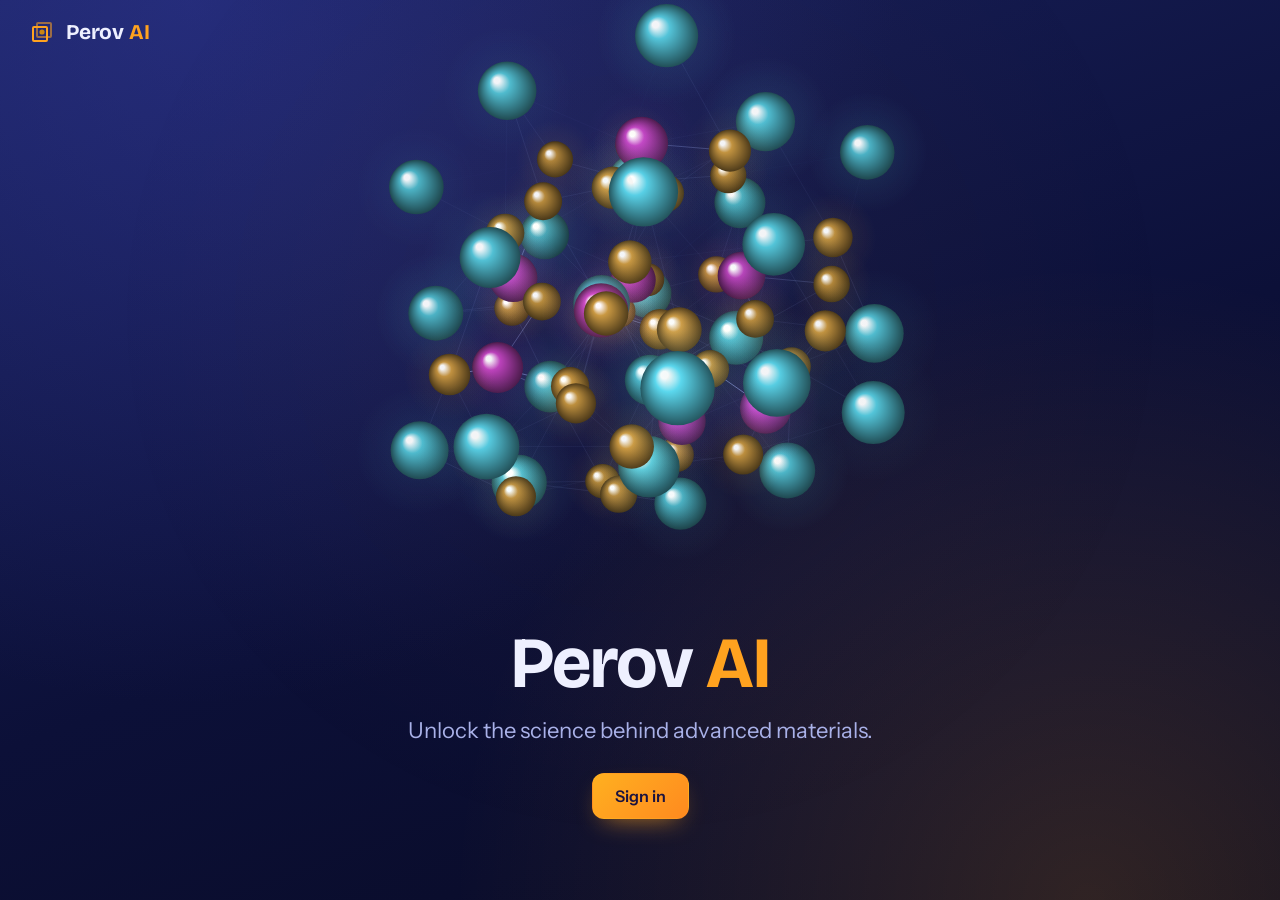
==== commit 8b770277: "Add files via upload" ====
--- a/static/batch.html
+++ b/static/batch.html
@@ -18,7 +18,7 @@
 <body data-mode="user">
 <header class="top"><div class="wrap">
   <a class="brand" href="predict.html"><svg viewBox="0 0 28 28" aria-hidden="true"><rect x="5" y="9" width="14" height="14" rx="1" fill="none" stroke="#FFA21F" stroke-width="2"/><rect x="9" y="5" width="14" height="14" rx="1" fill="none" stroke="#FFA21F" stroke-width="2" opacity=".55"/><circle cx="14" cy="14" r="2.6" fill="#C98512"/></svg><span>Perov <i>AI</i></span></a>
-  <nav class="nav" aria-label="Pages"><a href="predict.html">Predict</a><a href="history.html">History</a><a href="batch.html" aria-current="page">Batch</a><a href="developer.html" class="dev-only">Developer</a><a href="research.html">Research</a>
+  <nav class="nav" aria-label="Pages"><a href="predict.html">Predict</a><a href="history.html">History</a><a href="batch.html" aria-current="page">Batch</a><a href="developer.html" class="dev-only">Developer</a><a href="research.html">Research</a></nav>
   <div class="role"><span id="who"></span><b id="rolename"></b> <a href="#" id="signout">Sign out</a></div>
 </div></header>
 <main><div class="wrap">
--- a/static/style.css
+++ b/static/style.css
@@ -1,4 +1,3 @@
-
 :root{
   --paper:#F1F4F3; --card:#FFFFFF; --ink:#13252C; --muted:#586C73; --line:#CBD8D8;
   --glaze:#1D5C78; --glaze-soft:#DCEAF0; --signal:#C98512; --err:#B3402F; --ok:#2F7D5B;
@@ -433,3 +432,47 @@
 @media (min-width:1500px){.openin-seg span{display:inline}}
 
 .field label .unit{font-weight:400;color:var(--muted);font-size:12px}
+
+/* Result page: predicted-property cards (same as the Predict page) */
+.vals-h{margin:26px 0 2px}
+.vals-sub{color:var(--muted);font-size:14px}
+.cardgrid{display:grid;grid-template-columns:repeat(auto-fill,minmax(158px,1fr));gap:12px;margin-top:14px}
+.pcard{border:1px solid var(--line);border-radius:12px;padding:14px;background:var(--soft,var(--card));display:flex;flex-direction:column;gap:5px}
+.pcard .nm{font-size:13px;font-weight:600;line-height:1.25}
+.pcard .val{font:700 26px/1.1 var(--display);color:var(--glaze);word-break:break-word}
+.pcard .un{font-size:12px;color:var(--muted)}
+.tag{display:inline-block;align-self:flex-start;border-radius:999px;padding:2px 9px;font:600 11px var(--body)}
+.tag.ml{background:rgba(46,139,87,.16);color:var(--ok);border:1px solid var(--ok)}
+.tag.ph{background:rgba(245,158,11,.16);color:var(--warn,#9A6408);border:1px solid var(--signal)}
+.vs{font-size:12px;line-height:1.3}.vs.good{color:var(--ok)}.vs.bad{color:var(--err)}.vs.ref{color:var(--muted)}
+.dnote{font-size:12.5px;color:var(--muted);margin-top:12px;line-height:1.45}
+
+/* Result page: all predicted values as bars */
+.vb{margin-top:24px}
+.vb h3{font:600 12px var(--body);letter-spacing:.09em;text-transform:uppercase;color:var(--muted)}
+.vbrow{display:grid;grid-template-columns:minmax(120px,200px) 1fr minmax(130px,190px);gap:12px;align-items:center;margin:10px 0;outline:none}
+.vbrow .nm{text-align:right;color:var(--muted);font-size:13.5px}
+.vbrow .tr{position:relative;height:24px;border-radius:7px;background:var(--track,var(--line))}
+.vbrow .fill{position:absolute;left:0;top:0;bottom:0;border-radius:7px;background:var(--chart);min-width:3px}
+.vbrow .ref{position:absolute;top:-3px;bottom:-3px;width:2px;background:var(--signal);border-radius:1px}
+.vbrow .num{font:500 12.5px var(--mono);color:var(--ink)}
+.vbrow:hover .fill,.vbrow:focus-visible .fill{filter:brightness(1.2)}
+@media (max-width:640px){.vbrow{grid-template-columns:1fr;gap:4px}.vbrow .nm{text-align:left}}
+
+/* ---- compact phone header: brand + account on one line, one slim scrolling row of page links ---- */
+@media (max-width:640px){
+  header.top{padding-top:max(4px,env(safe-area-inset-top))}
+  header.top .wrap{flex-wrap:wrap;align-items:center;gap:2px 8px;min-height:0;padding-top:2px;padding-bottom:4px}
+  .brand{flex:1 1 auto;min-width:0;font-size:18px;margin-right:0}
+  .brand svg{width:22px;height:22px}
+  .role{flex:0 0 auto;gap:8px;font-size:13px;flex-wrap:nowrap}
+  .role b{padding:2px 9px;font-size:12px}
+  .role a{padding:4px 2px}
+  .openin-seg{display:none!important}
+  .nav{order:3;flex:1 1 100%;width:100%;gap:2px;align-items:center;overflow-x:auto}
+  .nav a,.dev-only.nav a{padding:6px 10px;font-size:13.5px;line-height:1.2;min-height:0;border-radius:7px}
+}
+@media (max-width:640px) and (pointer:coarse){
+  .nav a{padding:6px 10px}
+  .role a{padding:4px 2px}
+}
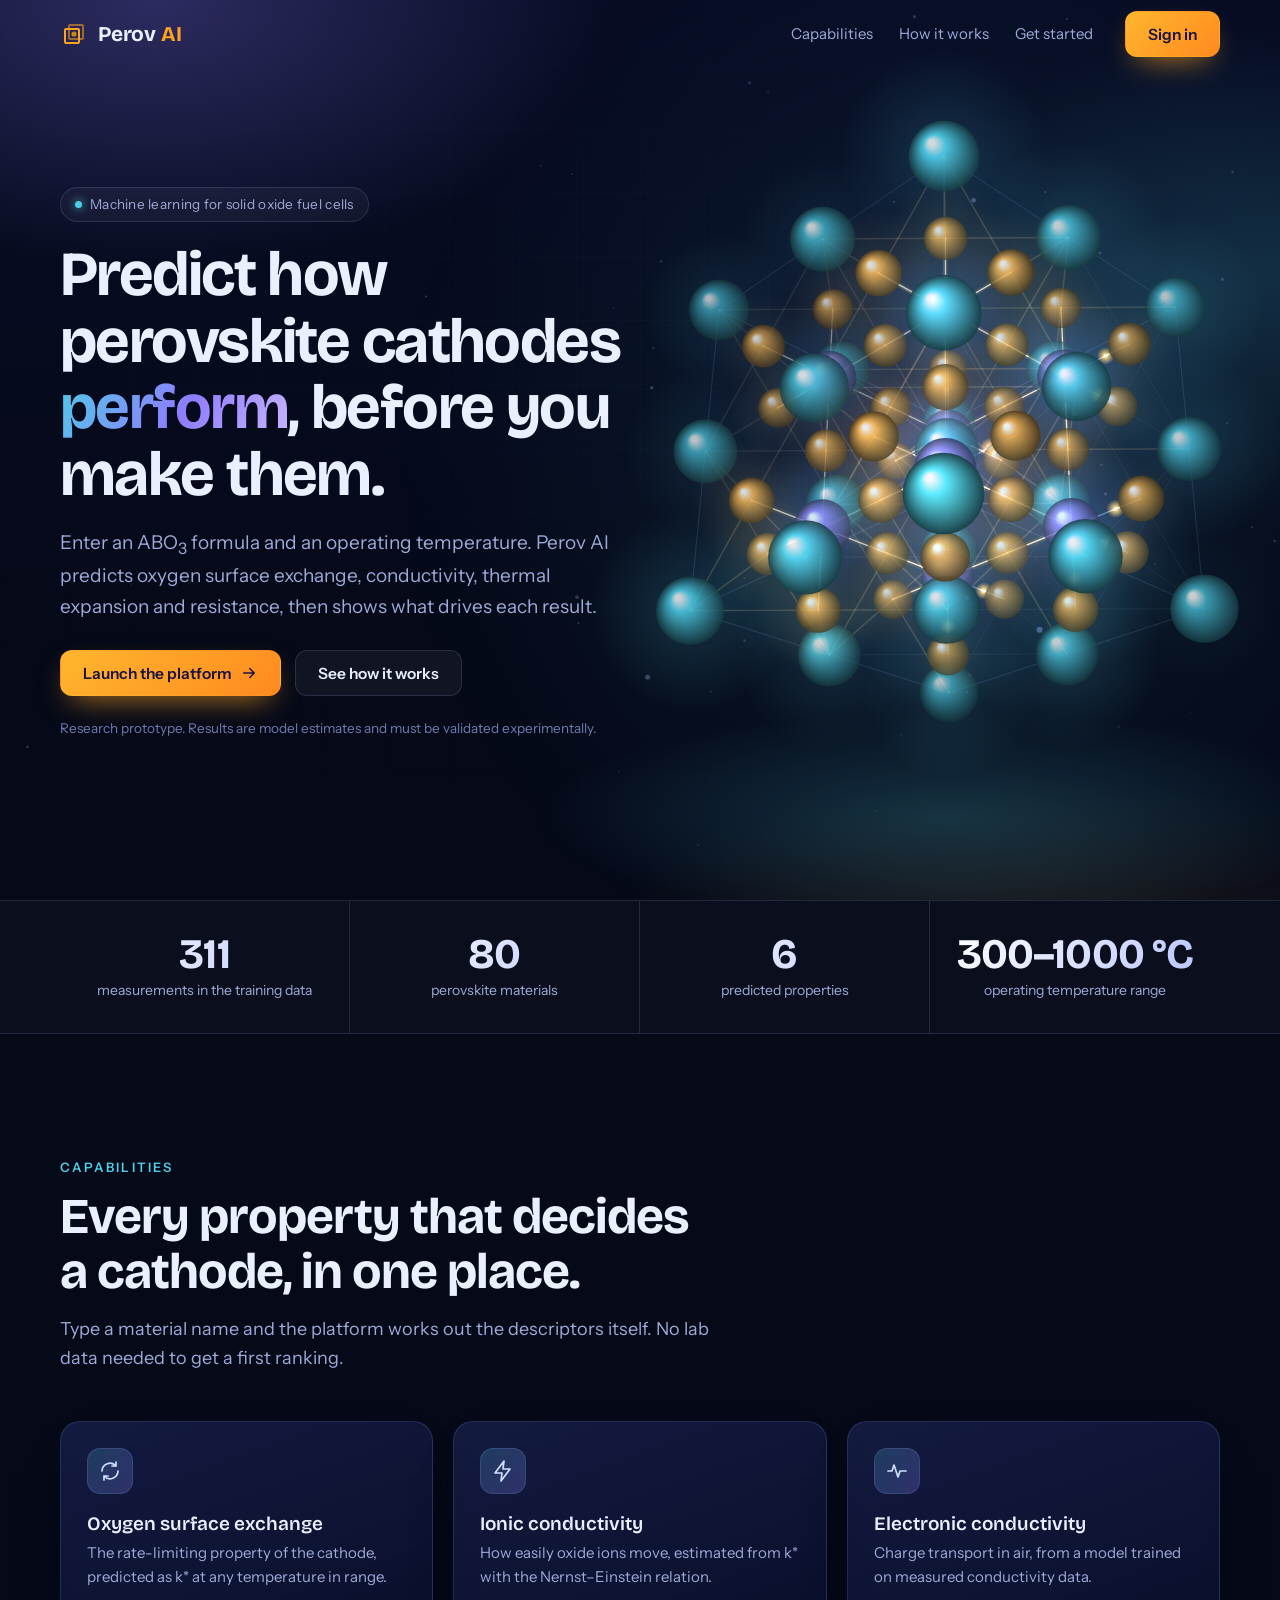
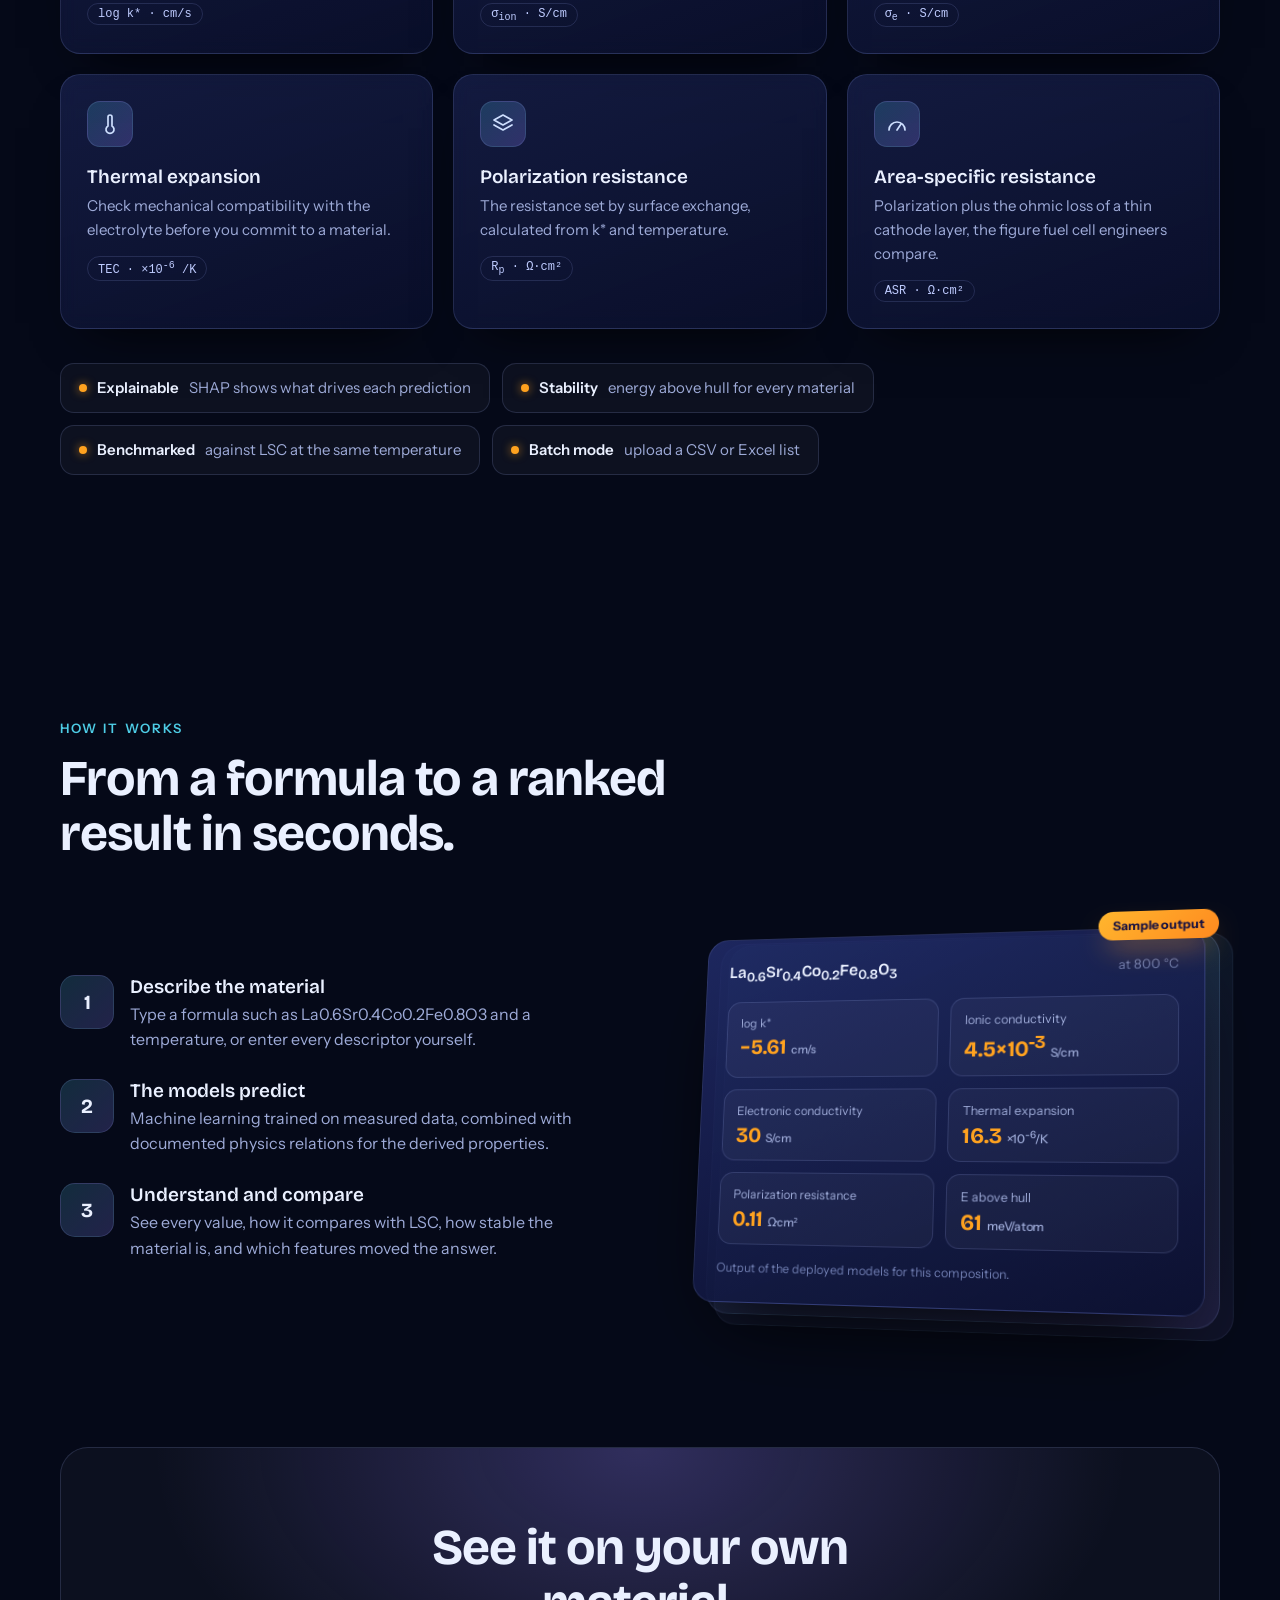
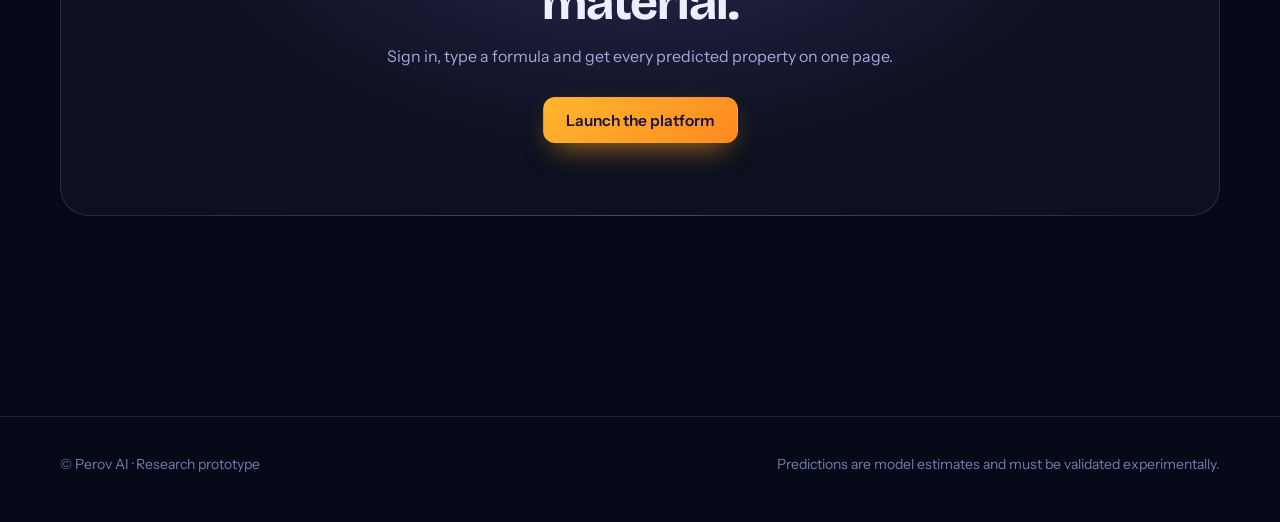
==== commit f3045c7d: "Update batch.html" ====
--- a/static/batch.html
+++ b/static/batch.html
@@ -14,7 +14,7 @@
 <script src="lattice.js" defer></script>
 <title>Batch | Perov AI</title>
 <link href="https://fonts.googleapis.com/css2?family=Bricolage+Grotesque:opsz,wght@12..96,500;12..96,700&family=Instrument+Sans:wght@400;500;600&family=IBM+Plex+Mono:wght@400;500&display=swap" rel="stylesheet">
-<link rel="stylesheet" href="style.css"><script src="theme.js"></script></head>
+<link rel="stylesheet" href="style.css"><style>.stack>*{min-width:0}#bres{min-width:0;max-width:100%}#bres .hb{grid-template-columns:minmax(110px,170px) 1fr 74px}#bres .hb span{overflow:hidden;text-overflow:ellipsis;white-space:nowrap}#bres .hb b{font-family:var(--mono);font-size:12px}table.t th small{font-weight:400;color:var(--muted)}</style><script src="theme.js"></script></head>
 <body data-mode="user">
 <header class="top"><div class="wrap">
   <a class="brand" href="predict.html"><svg viewBox="0 0 28 28" aria-hidden="true"><rect x="5" y="9" width="14" height="14" rx="1" fill="none" stroke="#FFA21F" stroke-width="2"/><rect x="9" y="5" width="14" height="14" rx="1" fill="none" stroke="#FFA21F" stroke-width="2" opacity=".55"/><circle cx="14" cy="14" r="2.6" fill="#C98512"/></svg><span>Perov <i>AI</i></span></a>
@@ -22,7 +22,7 @@
   <div class="role"><span id="who"></span><b id="rolename"></b> <a href="#" id="signout">Sign out</a></div>
 </div></header>
 <main><div class="wrap">
-<div class="intro"><h1>Predict a list of materials</h1><p class="explorer-only">Upload a CSV or Excel file with two columns, formula and temp_c. Each row gets a predicted k*.</p><p class="dev-only">POST /api/upload as multipart form data, up to 500 rows, composition-only model. Rows that fail return an error string instead of a value.</p></div>
+<div class="intro"><h1>Predict a list of materials</h1><p class="explorer-only">Upload a CSV or Excel file with two columns, formula and temp_c. Each row gets k*, ionic and electronic conductivity, thermal expansion, polarization resistance, ASR and E above hull.</p><p class="dev-only">POST /api/upload as multipart form data, up to 500 rows, composition-only model. Rows that fail return an error string instead of a value.</p></div>
 <section class="panel stack" style="max-width:980px">
   <form id="bform" novalidate><div class="fields">
     <div class="field"><label for="bfile">File (.csv or .xlsx)</label><input id="bfile" type="file" accept=".csv,.xlsx,.xls"></div>
@@ -30,8 +30,13 @@
     <div class="actions"><button class="btn primary" id="bgo" type="submit">Predict file</button>
     <a class="btn ghost" id="tmpl" download="kstar_template.csv" href="data:text/csv;charset=utf-8,formula%2Ctemp_c%0ALaCoO3%2C700%0ALa0.6Sr0.4Co0.2Fe0.8O3%2C800%0ASm0.5Sr0.5CoO3%2C886%0A" style="text-decoration:none;display:inline-block">Download a template</a></div>
   </form>
-  <div id="bres" hidden><div class="kpis" id="bkpi"></div><h2 style="font-size:18px">Predicted log k*</h2><div id="bchart"></div><div class="tablewrap" style="margin-top:16px"><table class="t" id="btab"></table></div></div>
-</section>
+  <div id="bres" hidden><div class="kpis" id="bkpi"></div>
+    <div class="actions" style="margin-top:6px"><div class="field" style="min-width:240px"><label for="bprop">Show bars for</label><select id="bprop"></select></div><button class="btn ghost" id="bcsv" type="button">Download all values (CSV)</button></div>
+    <h2 style="font-size:18px" id="bhead">Predicted log k*</h2><div id="bchart"></div>
+    <h2 style="font-size:18px;margin-top:22px">All predicted values</h2>
+    <div class="tablewrap" style="margin-top:8px"><table class="t" id="btab"></table></div>
+    <p class="sub" style="margin-top:10px">Ionic conductivity and polarization resistance are physics estimates derived from k*. ASR adds the ohmic loss of a 10 &micro;m layer. Electronic conductivity, TEC and E above hull come from the trained models.</p></div>
+  </section>
 </div></main>
 <script src="config.js"></script><script src="ui.js"></script>
 <script>
@@ -44,6 +49,40 @@
   const $ = (s, r = document) => r.querySelector(s);
   const esc = s => String(s).replace(/[&<>"]/g, c => ({ "&":"&amp;", "<":"&lt;", ">":"&gt;", '"':"&quot;" }[c]));
   const bars = (el, labels, vals) => { const mx = Math.max(...vals, 1e-9); el.innerHTML = labels.map((l, i) => `<div class="hb"><span>${esc(l)}</span><i style="width:${(vals[i] / mx * 100).toFixed(0)}%"></i><b>${vals[i]}</b></div>`).join(""); };
+  const COLS = [
+    ["log_kstar", "log k*", "log cm/s", "lin", v => v.toFixed(2)],
+    ["sigma_i", "Ionic conductivity", "S/cm", "log", v => v.toExponential(2)],
+    ["sigma_e", "Electronic conductivity (air)", "S/cm", "log", v => v.toExponential(2)],
+    ["tec", "Thermal expansion", "\u00d710\u207b\u2076 /K", "lin", v => v.toFixed(2)],
+    ["rp", "Polarization resistance", "\u03a9\u00b7cm\u00b2", "log", v => v.toExponential(2)],
+    ["asr", "ASR", "\u03a9\u00b7cm\u00b2", "log", v => v.toExponential(2)],
+    ["ehull", "E above hull", "meV/atom", "lin", v => v.toFixed(1)]
+  ];
+  let rowsData = [];
+  const has = v => v !== undefined && v !== null && isFinite(v);
+  $("#bprop").innerHTML = COLS.map(c => `<option value="${c[0]}">${c[1]} (${c[2]})</option>`).join("");
+  $("#bprop").addEventListener("change", () => drawBars());
+  function drawBars() {
+    const key = $("#bprop").value || "log_kstar", c = COLS.find(x => x[0] === key);
+    const ok = rowsData.filter(x => has(x[key]));
+    $("#bhead").textContent = "Bars: " + c[1] + " (" + c[2] + ")";
+    if (!ok.length) { $("#bchart").innerHTML = '<p class="sub">No row has a value for this property.</p>'; return; }
+    const f = v => c[3] === "log" ? Math.log10(Math.max(v, 1e-30)) : v, vals = ok.map(x => f(x[key]));
+    const lo = Math.min(...vals), hi = Math.max(...vals), span = (hi - lo) || 1;
+    $("#bchart").innerHTML = '<small class="sub">Longest bar is the highest value' + (c[3] === "log" ? " (log scale)" : "") + ". Exact values are in the table.</small>" +
+      ok.map((x, i) => `<div class="hb"><span title="${esc(x.formula)} at ${esc(x.temp_c)} \u00b0C">${esc(x.formula.slice(0, 14))} ${esc(x.temp_c)}\u00b0C</span><i style="width:${(8 + 92 * (vals[i] - lo) / span).toFixed(0)}%"></i><b>${c[4](x[key])}</b></div>`).join("");
+  }
+  function drawTable() {
+    $("#btab").innerHTML = "<tr><th>Formula</th><th>T (\u00b0C)</th>" + COLS.map(c => `<th>${c[1]}<br><small>${c[2]}</small></th>`).join("") + "<th>Stable?</th><th>Note</th></tr>" +
+      rowsData.map(x => `<tr><td>${esc(x.formula)}</td><td>${esc(x.temp_c ?? "")}</td>` + COLS.map(c => `<td>${has(x[c[0]]) ? c[4](x[c[0]]) : ""}</td>`).join("") +
+        `<td>${x.stable === undefined ? "" : x.stable ? "Yes" : "No"}</td><td>${esc(x.error || (x.warnings || []).join("; "))}</td></tr>`).join("");
+  }
+  $("#bcsv").addEventListener("click", () => {
+    const q = v => '"' + String(v ?? "").replace(/"/g, '""') + '"';
+    const head = ["formula", "temp_c", ...COLS.map(c => c[0]), "kstar_cm_s", "stable", "price_usd_per_kg", "note"];
+    const lines = [head.join(",")].concat(rowsData.map(x => [q(x.formula), x.temp_c ?? "", ...COLS.map(c => has(x[c[0]]) ? x[c[0]] : ""), has(x.kstar) ? x.kstar : "", x.stable === undefined ? "" : x.stable, has(x.price) ? x.price : "", q(x.error || (x.warnings || []).join("; "))].join(",")));
+    const a = document.createElement("a"); a.href = URL.createObjectURL(new Blob([lines.join("\n")], { type: "text/csv" })); a.download = "perov_ai_batch_results.csv"; a.click();
+  });
   $("#bform").addEventListener("submit", async e => {
     e.preventDefault();
     const f = $("#bfile").files[0];
@@ -54,10 +93,7 @@
       const r = await api("/api/upload", { method: "POST", body: fd }); const d = await r.json();
       if (!r.ok) throw new Error(d.error || "Upload failed.");
       $("#bkpi").innerHTML = `<div class="kpi"><b>${d.n}</b><span>rows</span></div><div class="kpi"><b>${d.n_ok}</b><span>predicted</span></div><div class="kpi"><b>${d.n - d.n_ok}</b><span>need fixing</span></div>`;
-      const ok = d.rows.filter(x => x.log_kstar !== undefined);
-      bars($("#bchart"), ok.map(x => x.formula.slice(0, 12)), ok.map(x => +(x.log_kstar + 11).toFixed(2)));
-      $("#bchart").insertAdjacentHTML("afterbegin", '<small class="sub">Bar length shows log k* + 11, so longer means faster. Exact values are in the table.</small>');
-      $("#btab").innerHTML = "<tr><th>Formula</th><th>T (\u00b0C)</th><th>log k*</th><th>k* (cm/s)</th><th>Note</th></tr>" + d.rows.map(x => `<tr><td>${esc(x.formula)}</td><td>${esc(x.temp_c ?? "")}</td><td>${x.log_kstar === undefined ? "" : x.log_kstar.toFixed(2)}</td><td>${x.kstar === undefined ? "" : x.kstar.toExponential(2)}</td><td>${esc(x.error || (x.warnings || []).join("; "))}</td></tr>`).join("");
+      rowsData = d.rows; drawBars(); drawTable();
       $("#bres").hidden = false; toast(`Predicted ${d.n_ok} of ${d.n} rows.`, d.n_ok === d.n ? "ok" : "info");
     } catch (ex) { toast(ex.message, "error"); }
     finally { btn.disabled = false; btn.textContent = "Predict file"; }
--- a/static/style.css
+++ b/static/style.css
@@ -459,20 +459,18 @@
 .vbrow:hover .fill,.vbrow:focus-visible .fill{filter:brightness(1.2)}
 @media (max-width:640px){.vbrow{grid-template-columns:1fr;gap:4px}.vbrow .nm{text-align:left}}
 
-/* ---- compact phone header: brand + account on one line, one slim scrolling row of page links ---- */
+/* ---- compact phone header: brand and account on one line, then one scrolling row of page links (no This tab / New tab switch on phones) ---- */
 @media (max-width:640px){
   header.top{padding-top:max(4px,env(safe-area-inset-top))}
   header.top .wrap{flex-wrap:wrap;align-items:center;gap:2px 8px;min-height:0;padding-top:2px;padding-bottom:4px}
   .brand{flex:1 1 auto;min-width:0;font-size:18px;margin-right:0}
   .brand svg{width:22px;height:22px}
   .role{flex:0 0 auto;gap:8px;font-size:13px;flex-wrap:nowrap}
-  .role b{padding:2px 9px;font-size:12px}
-  .role a{padding:4px 2px}
+  .role b{padding:2px 9px;font-size:12px;white-space:nowrap}
+  .role a{padding:4px 2px;white-space:nowrap}
   .openin-seg{display:none!important}
+  .themebtn{width:30px;height:30px;min-height:0!important;flex:0 0 auto}
+  .themebtn svg{width:16px;height:16px}
   .nav{order:3;flex:1 1 100%;width:100%;gap:2px;align-items:center;overflow-x:auto}
   .nav a,.dev-only.nav a{padding:6px 10px;font-size:13.5px;line-height:1.2;min-height:0;border-radius:7px}
 }
-@media (max-width:640px) and (pointer:coarse){
-  .nav a{padding:6px 10px}
-  .role a{padding:4px 2px}
-}
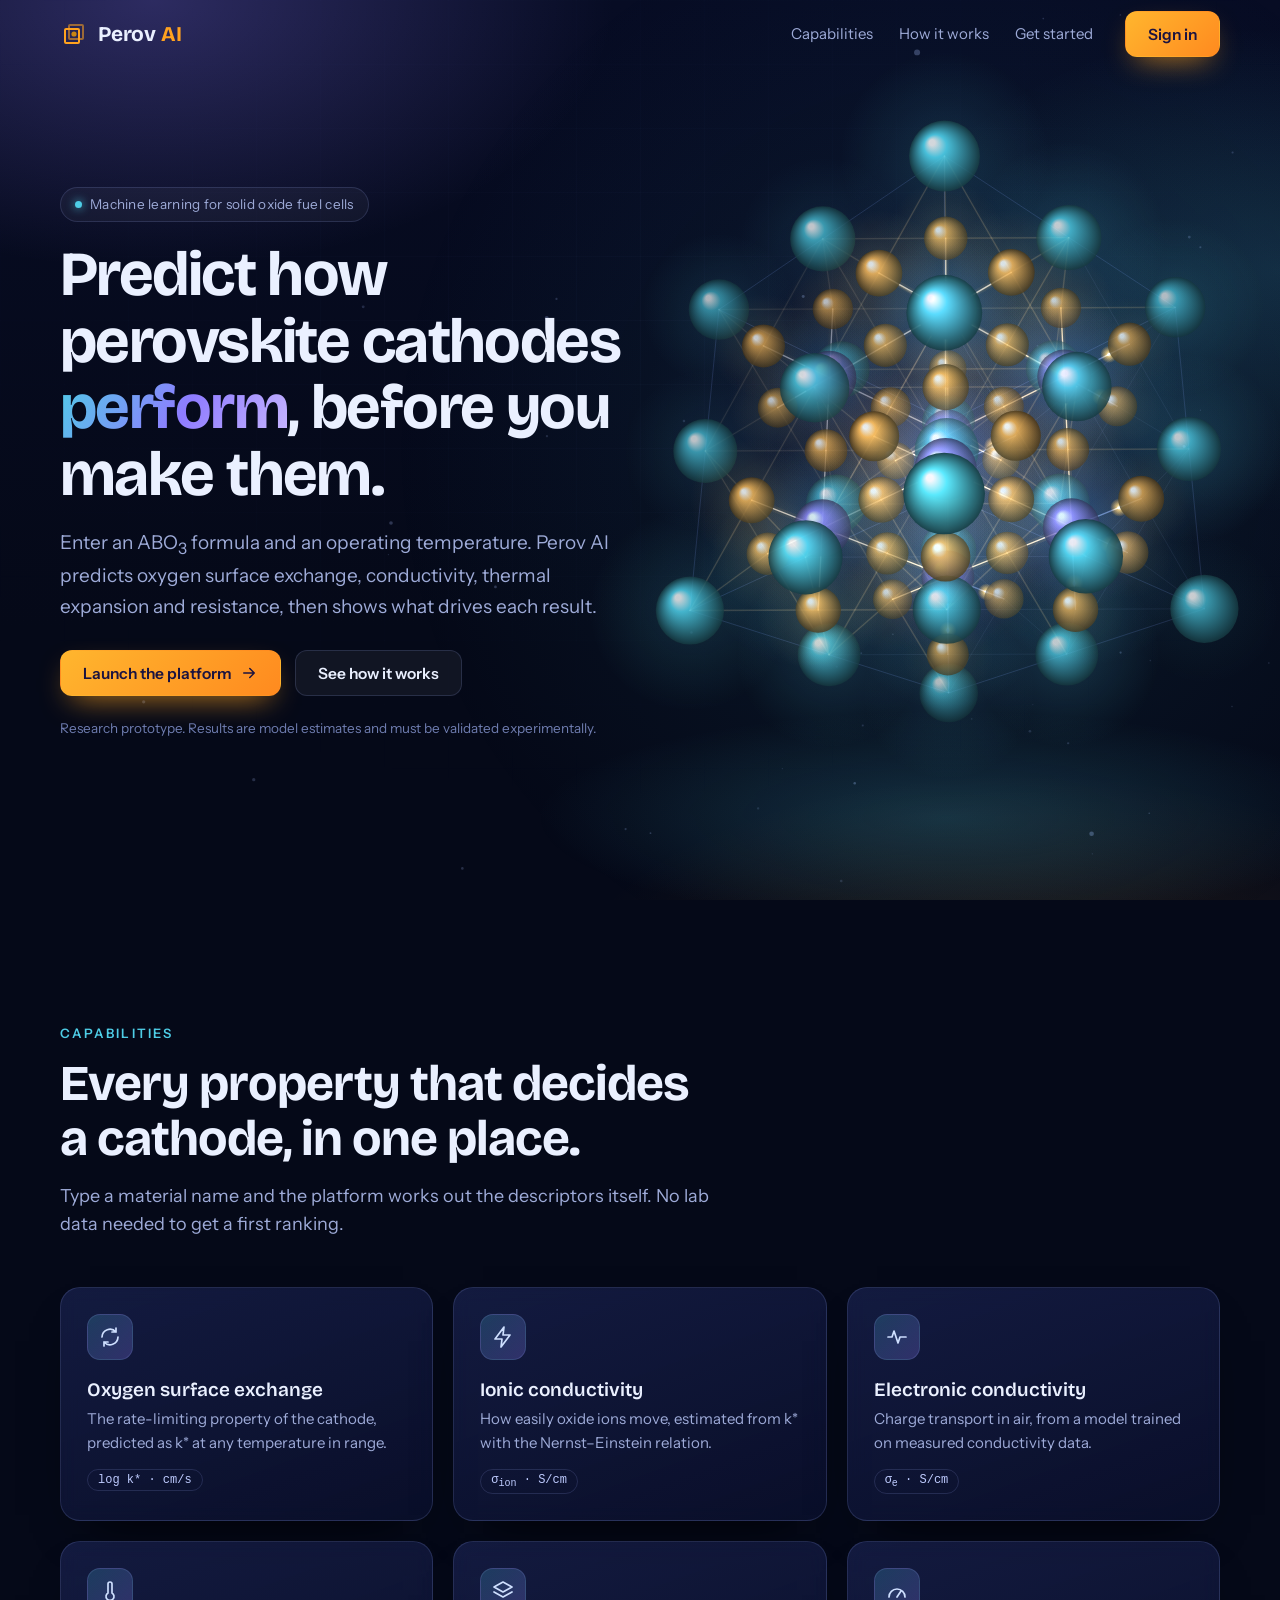
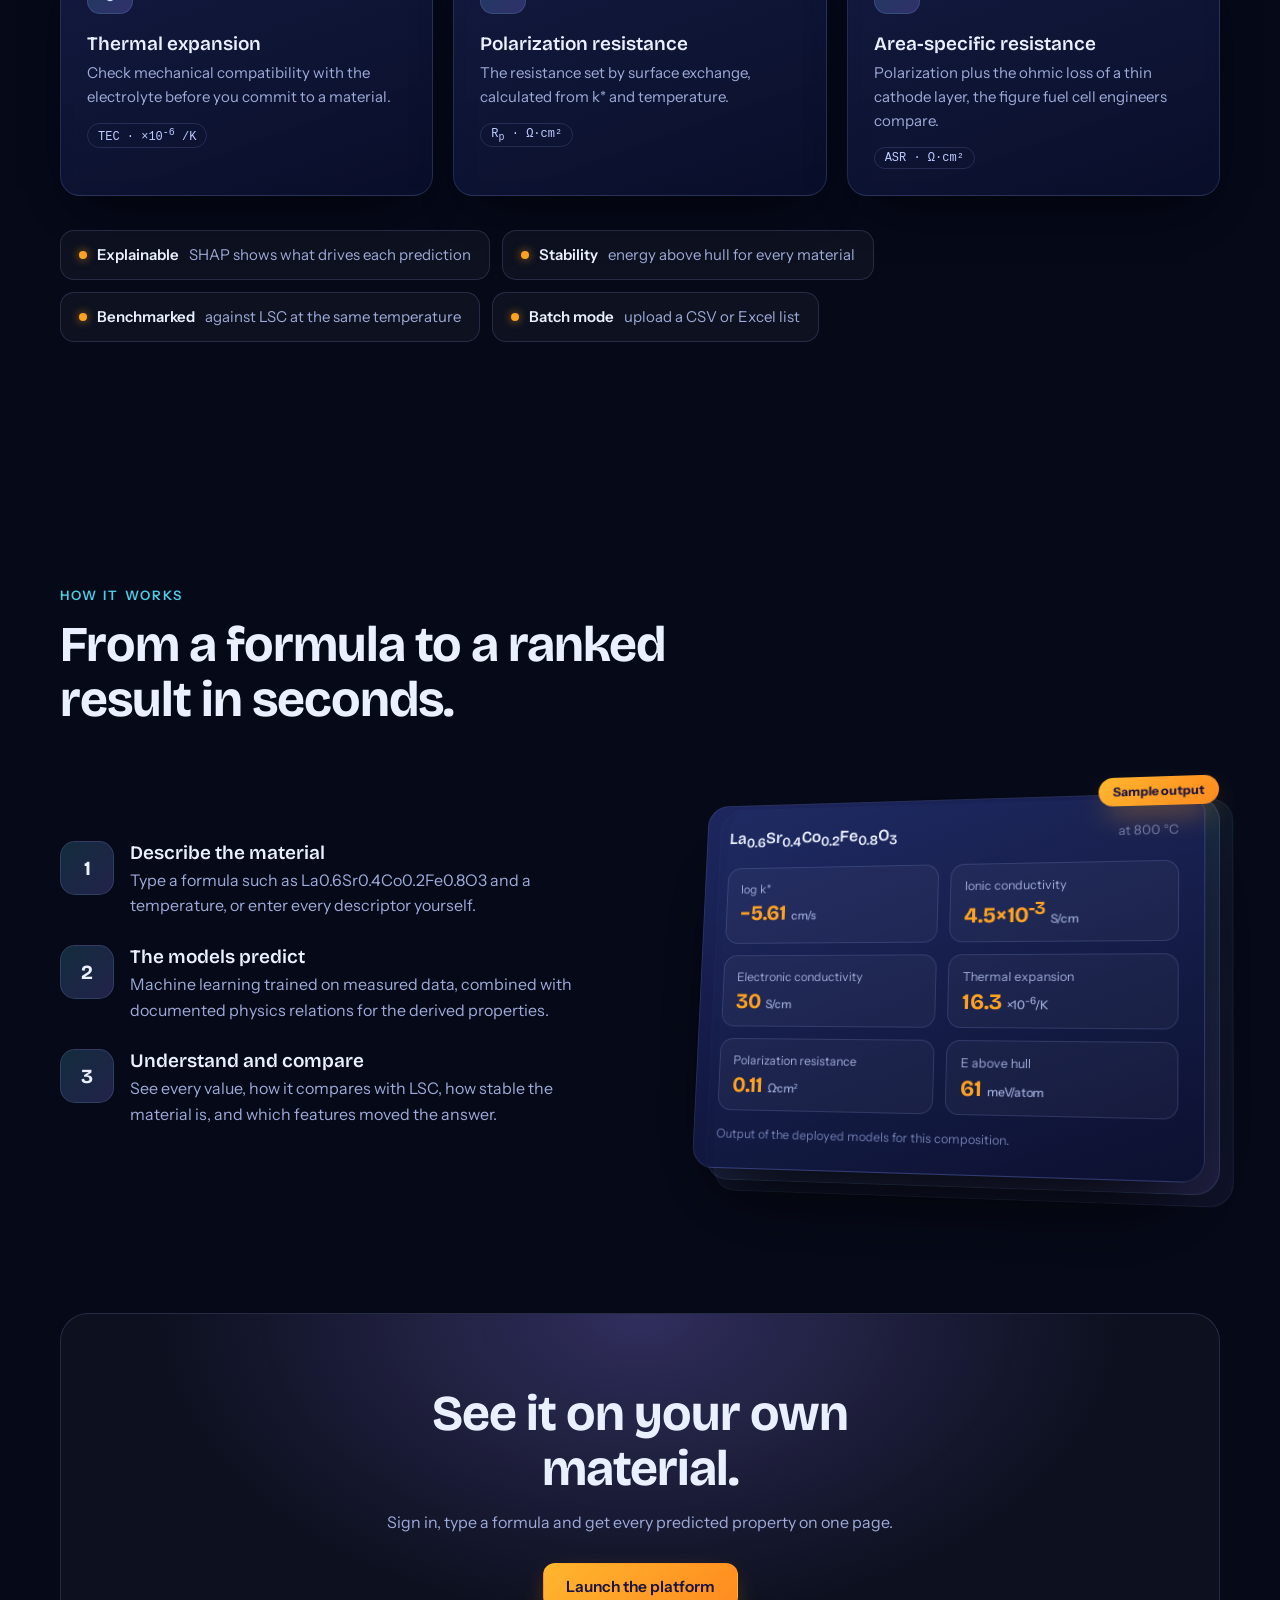
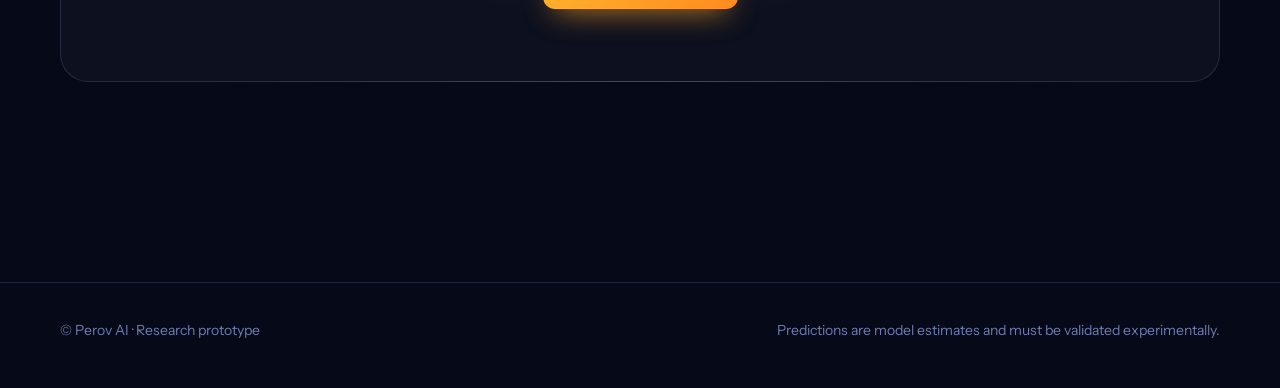
==== commit 69fc9ead: "Add files via upload" ====
--- a/static/batch.html
+++ b/static/batch.html
@@ -9,6 +9,7 @@
 <meta name="apple-mobile-web-app-title" content="Perov AI">
 <meta name="apple-mobile-web-app-status-bar-style" content="black-translucent">
 <script src="pwa.js" defer></script>
+<script src="bg3d.js" defer></script>
 <script src="dynamic.js" defer></script>
 <script src="tabs.js" defer></script>
 <script src="lattice.js" defer></script>
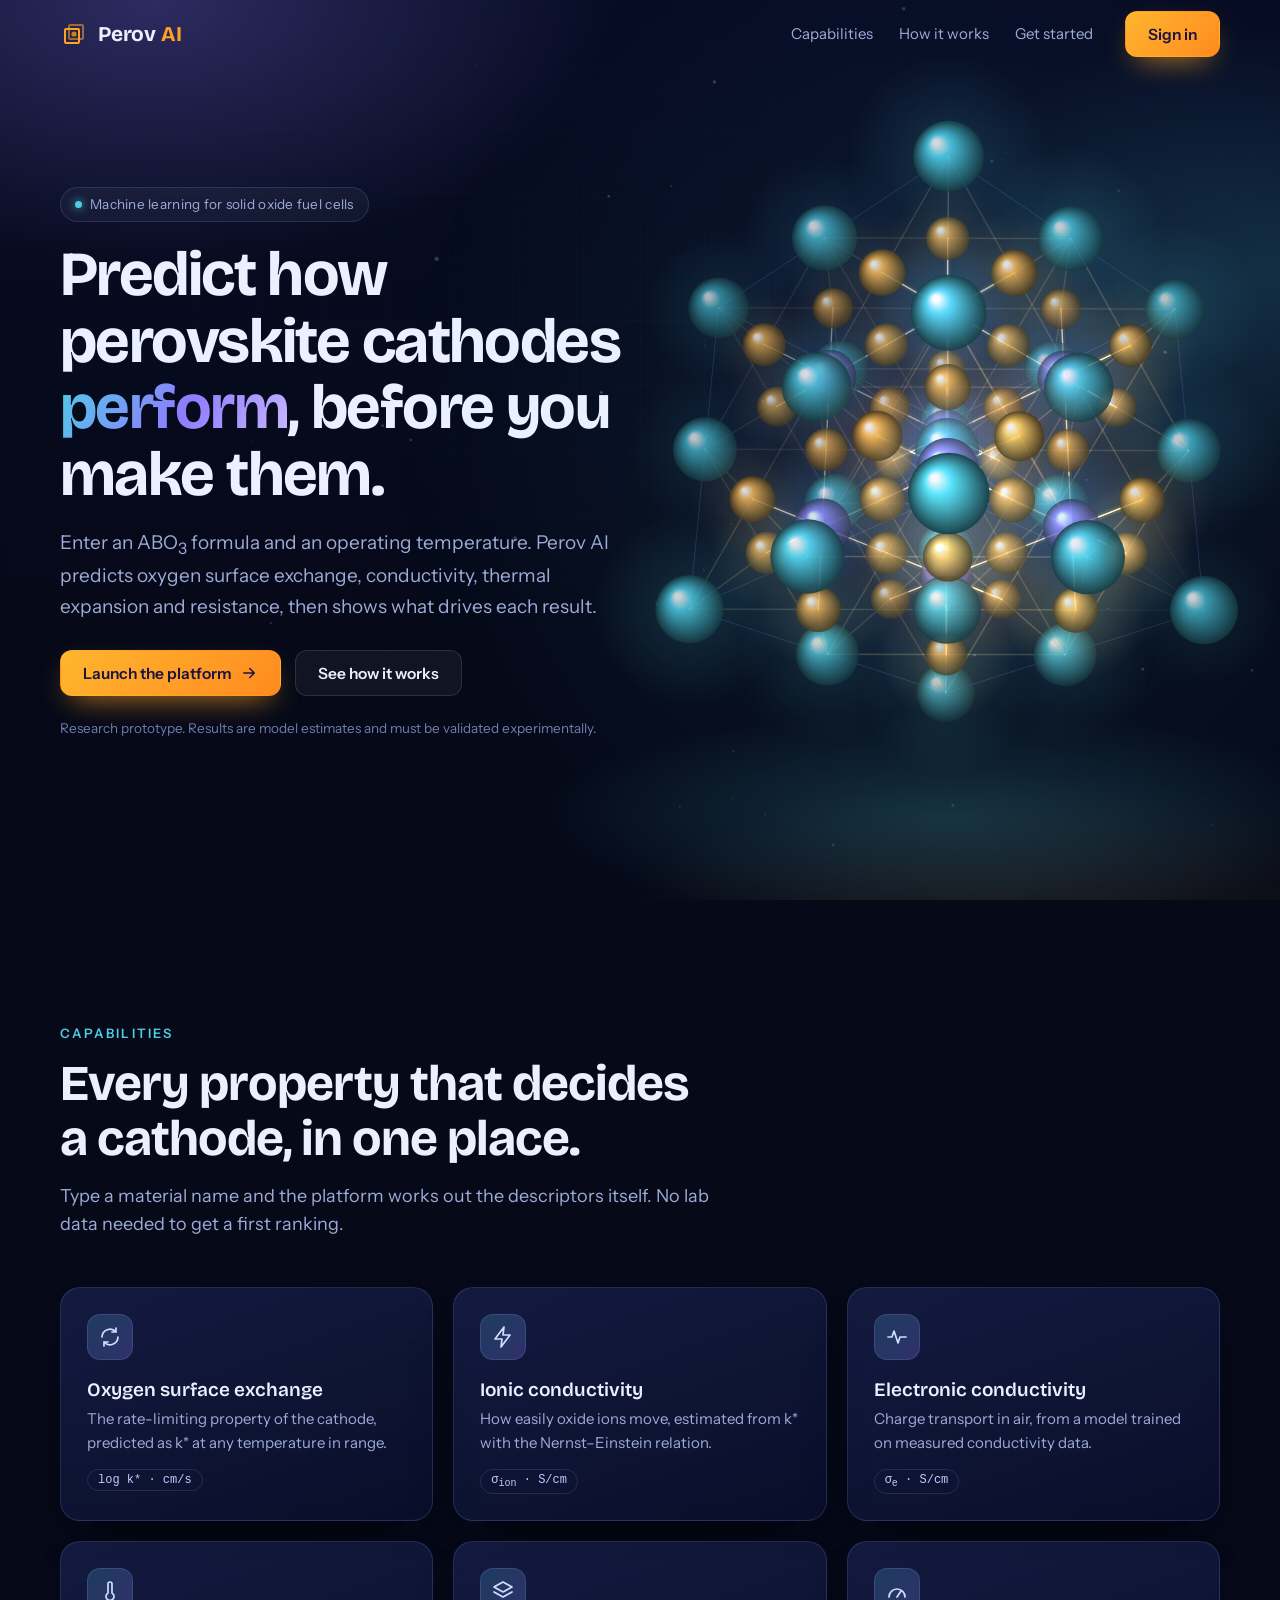
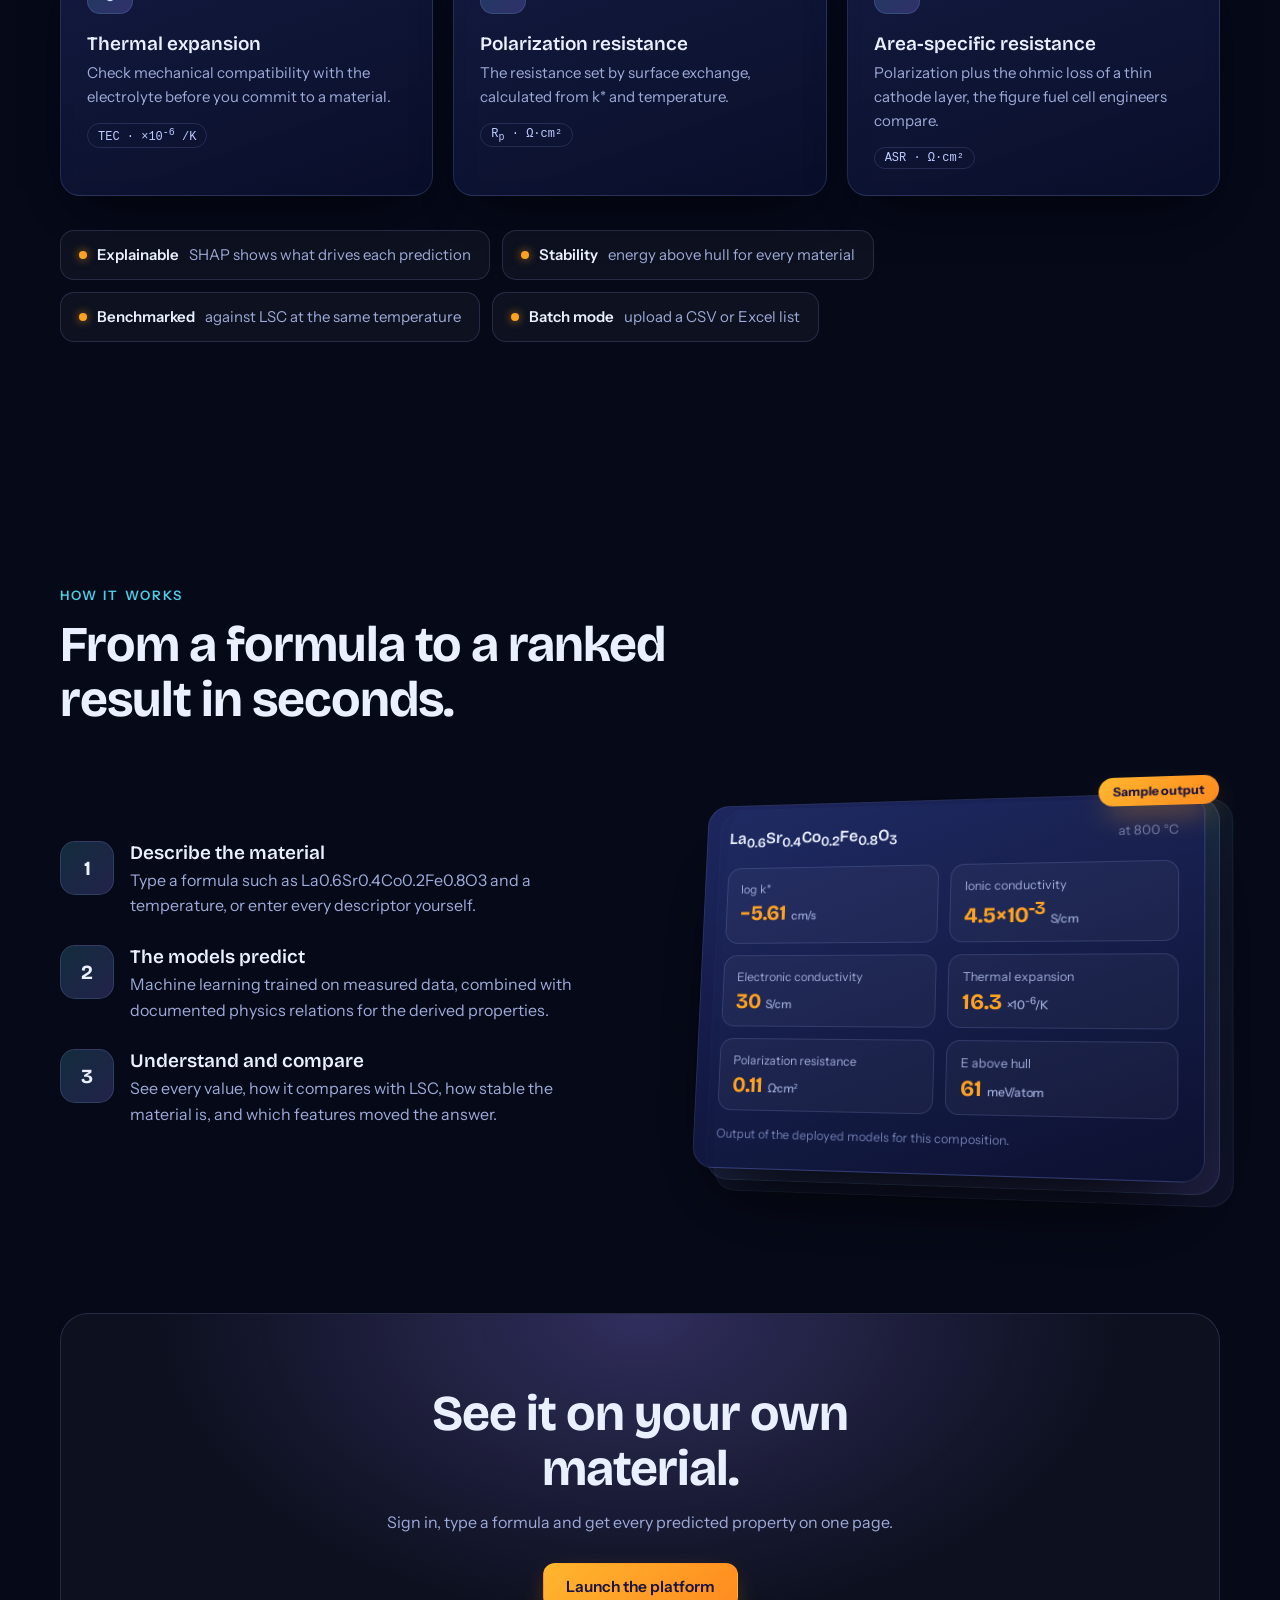
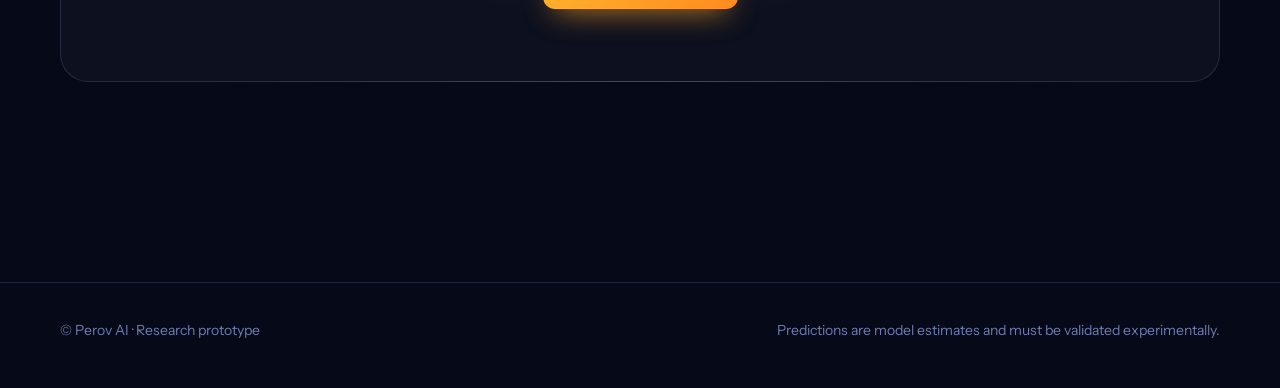
==== commit 543d7ba1: "Add files via upload" ====
--- a/static/batch.html
+++ b/static/batch.html
@@ -27,7 +27,7 @@
 <section class="panel stack" style="max-width:980px">
   <form id="bform" novalidate><div class="fields">
     <div class="field"><label for="bfile">File (.csv or .xlsx)</label><input id="bfile" type="file" accept=".csv,.xlsx,.xls"></div>
-    <div class="field dev-only"><label for="bmodel">Model</label><select id="bmodel"><option value="ks">K* Star models (300\u20131000 \u00b0C)</option><option value="svr">Perov AI SVR pipeline</option><option value="rf">Perov AI Random Forest</option></select></div></div>
+    <div class="field dev-only"><label for="bmodel">Model</label><select id="bmodel"><option value="ks">K* Star models (300–1000 °C)</option><option value="svr">Perov AI SVR pipeline</option><option value="rf">Perov AI Random Forest</option></select></div></div>
     <div class="actions"><button class="btn primary" id="bgo" type="submit">Predict file</button>
     <a class="btn ghost" id="tmpl" download="kstar_template.csv" href="data:text/csv;charset=utf-8,formula%2Ctemp_c%0ALaCoO3%2C700%0ALa0.6Sr0.4Co0.2Fe0.8O3%2C800%0ASm0.5Sr0.5CoO3%2C886%0A" style="text-decoration:none;display:inline-block">Download a template</a></div>
   </form>
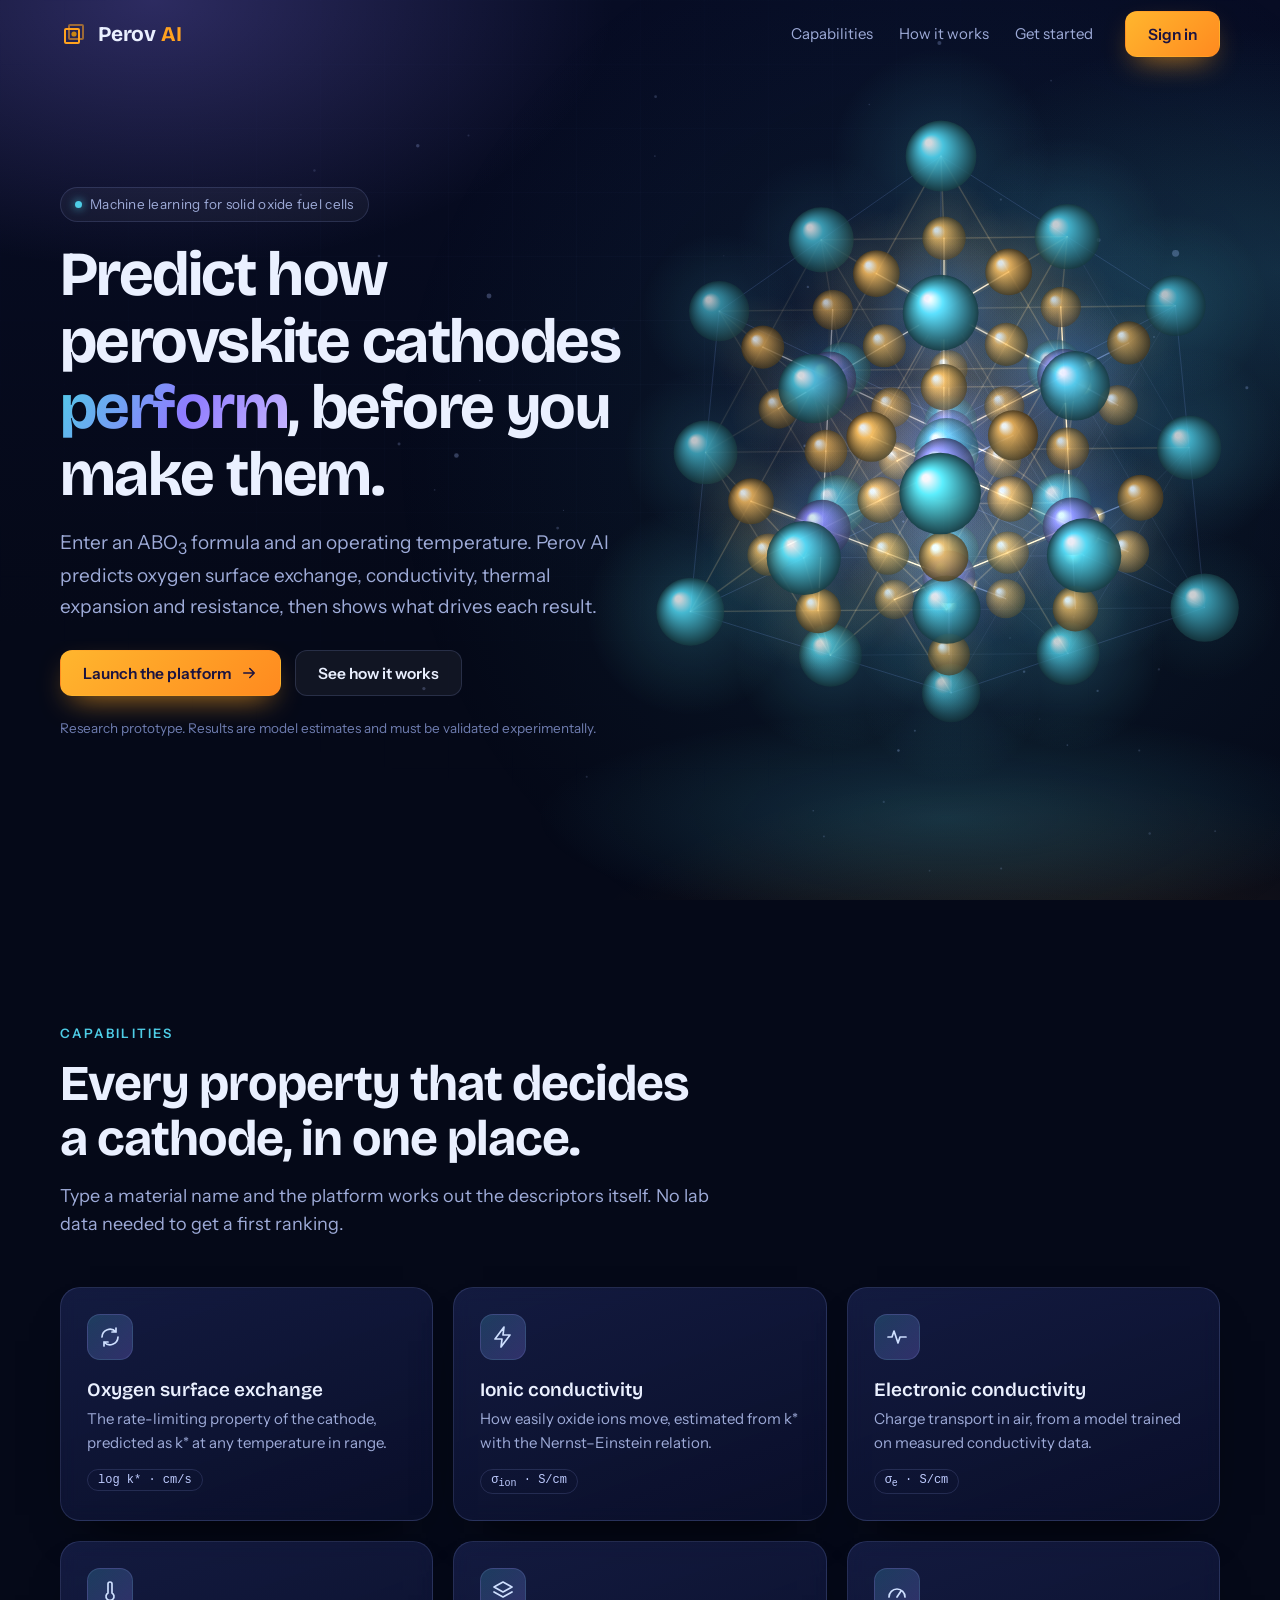
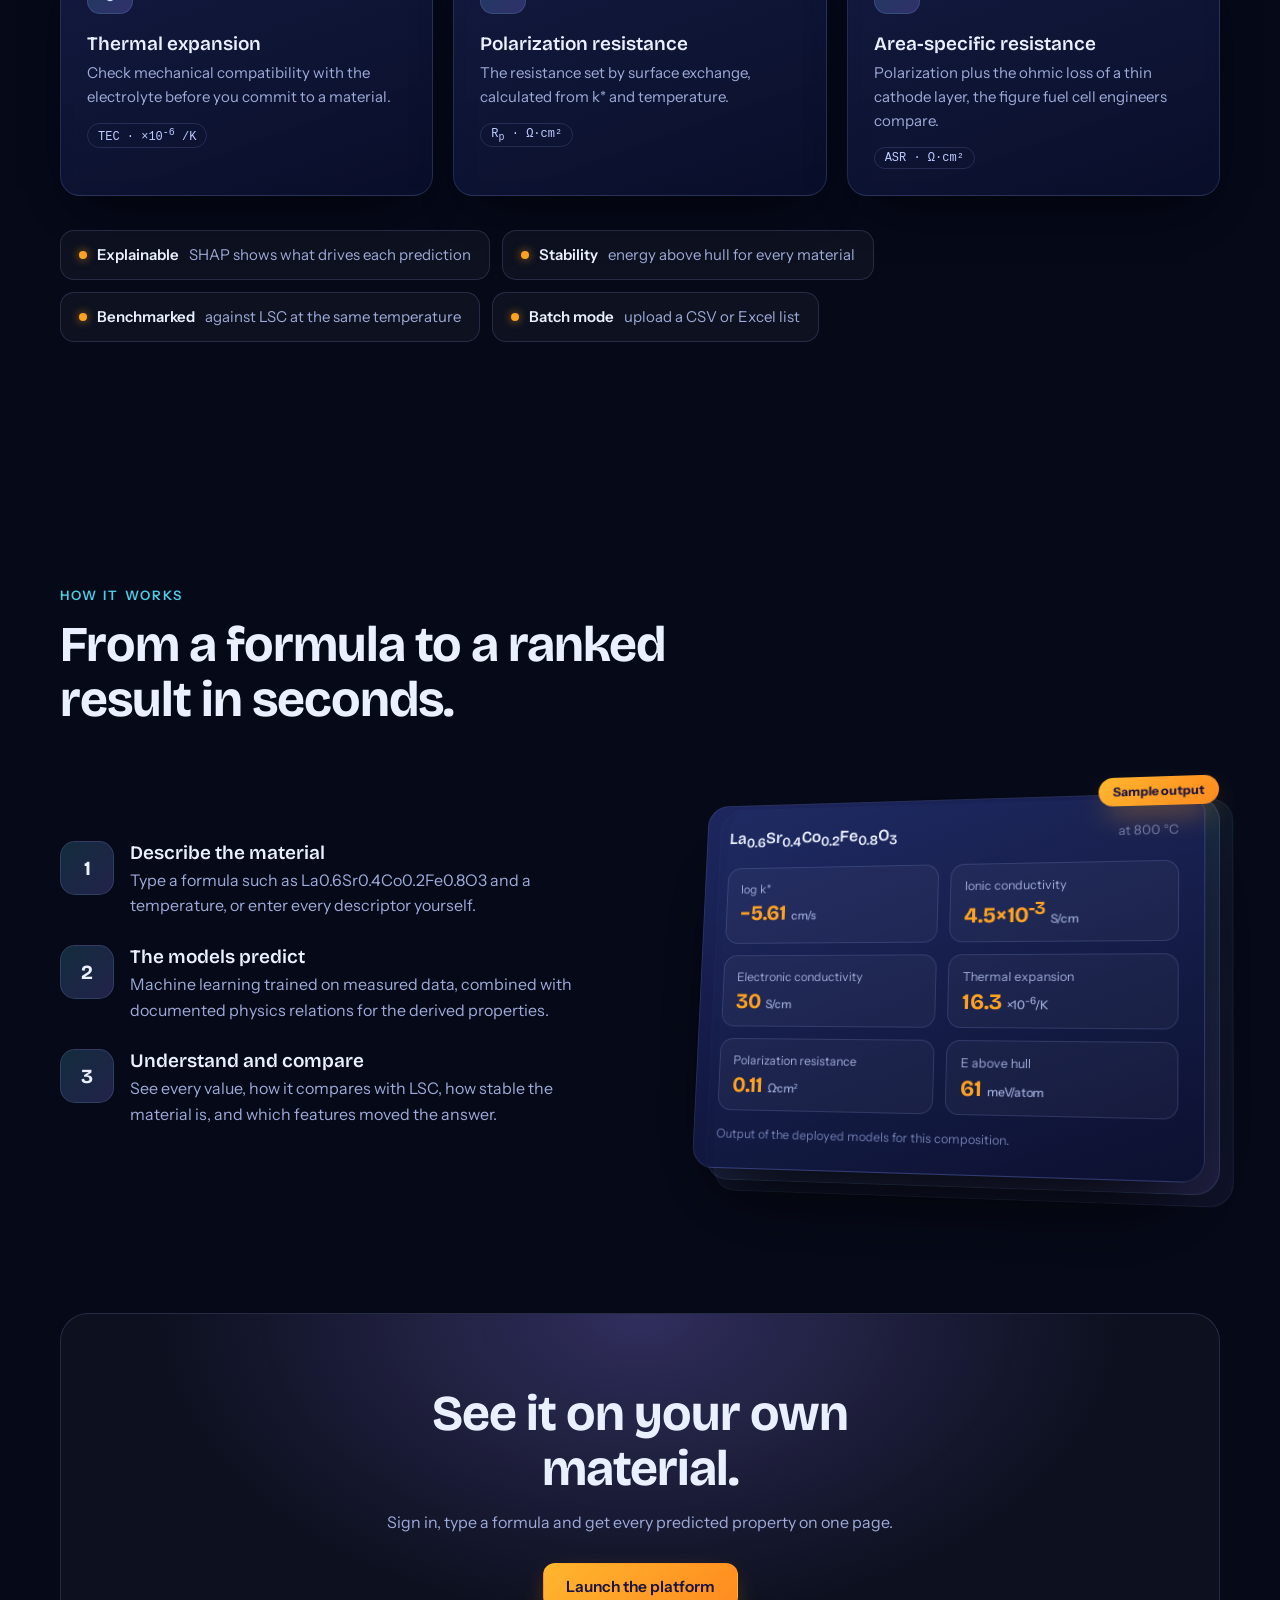
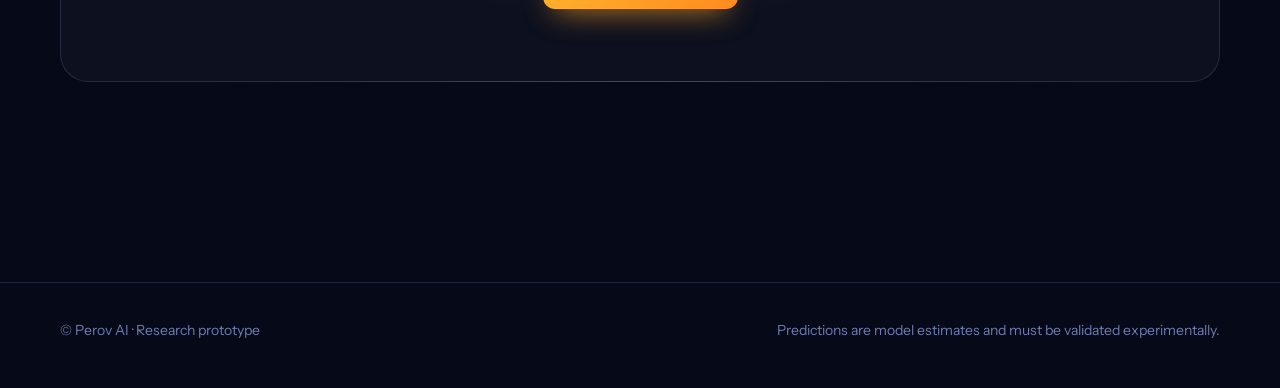
==== commit a28c72dc: "Add files via upload" ====
--- a/static/batch.html
+++ b/static/batch.html
@@ -19,7 +19,7 @@
 <body data-mode="user">
 <header class="top"><div class="wrap">
   <a class="brand" href="predict.html"><svg viewBox="0 0 28 28" aria-hidden="true"><rect x="5" y="9" width="14" height="14" rx="1" fill="none" stroke="#FFA21F" stroke-width="2"/><rect x="9" y="5" width="14" height="14" rx="1" fill="none" stroke="#FFA21F" stroke-width="2" opacity=".55"/><circle cx="14" cy="14" r="2.6" fill="#C98512"/></svg><span>Perov <i>AI</i></span></a>
-  <nav class="nav" aria-label="Pages"><a href="predict.html">Predict</a><a href="history.html">History</a><a href="batch.html" aria-current="page">Batch</a><a href="developer.html" class="dev-only">Developer</a><a href="research.html">Research</a></nav>
+  <nav class="nav" aria-label="Pages"><a href="predict.html">Predict</a><a href="history.html">History</a><a href="batch.html" aria-current="page">Batch</a><a href="inverse.html">Find composition</a><a href="developer.html" class="dev-only">Developer</a><a href="research.html">Research</a></nav>
   <div class="role"><span id="who"></span><b id="rolename"></b> <a href="#" id="signout">Sign out</a></div>
 </div></header>
 <main><div class="wrap">
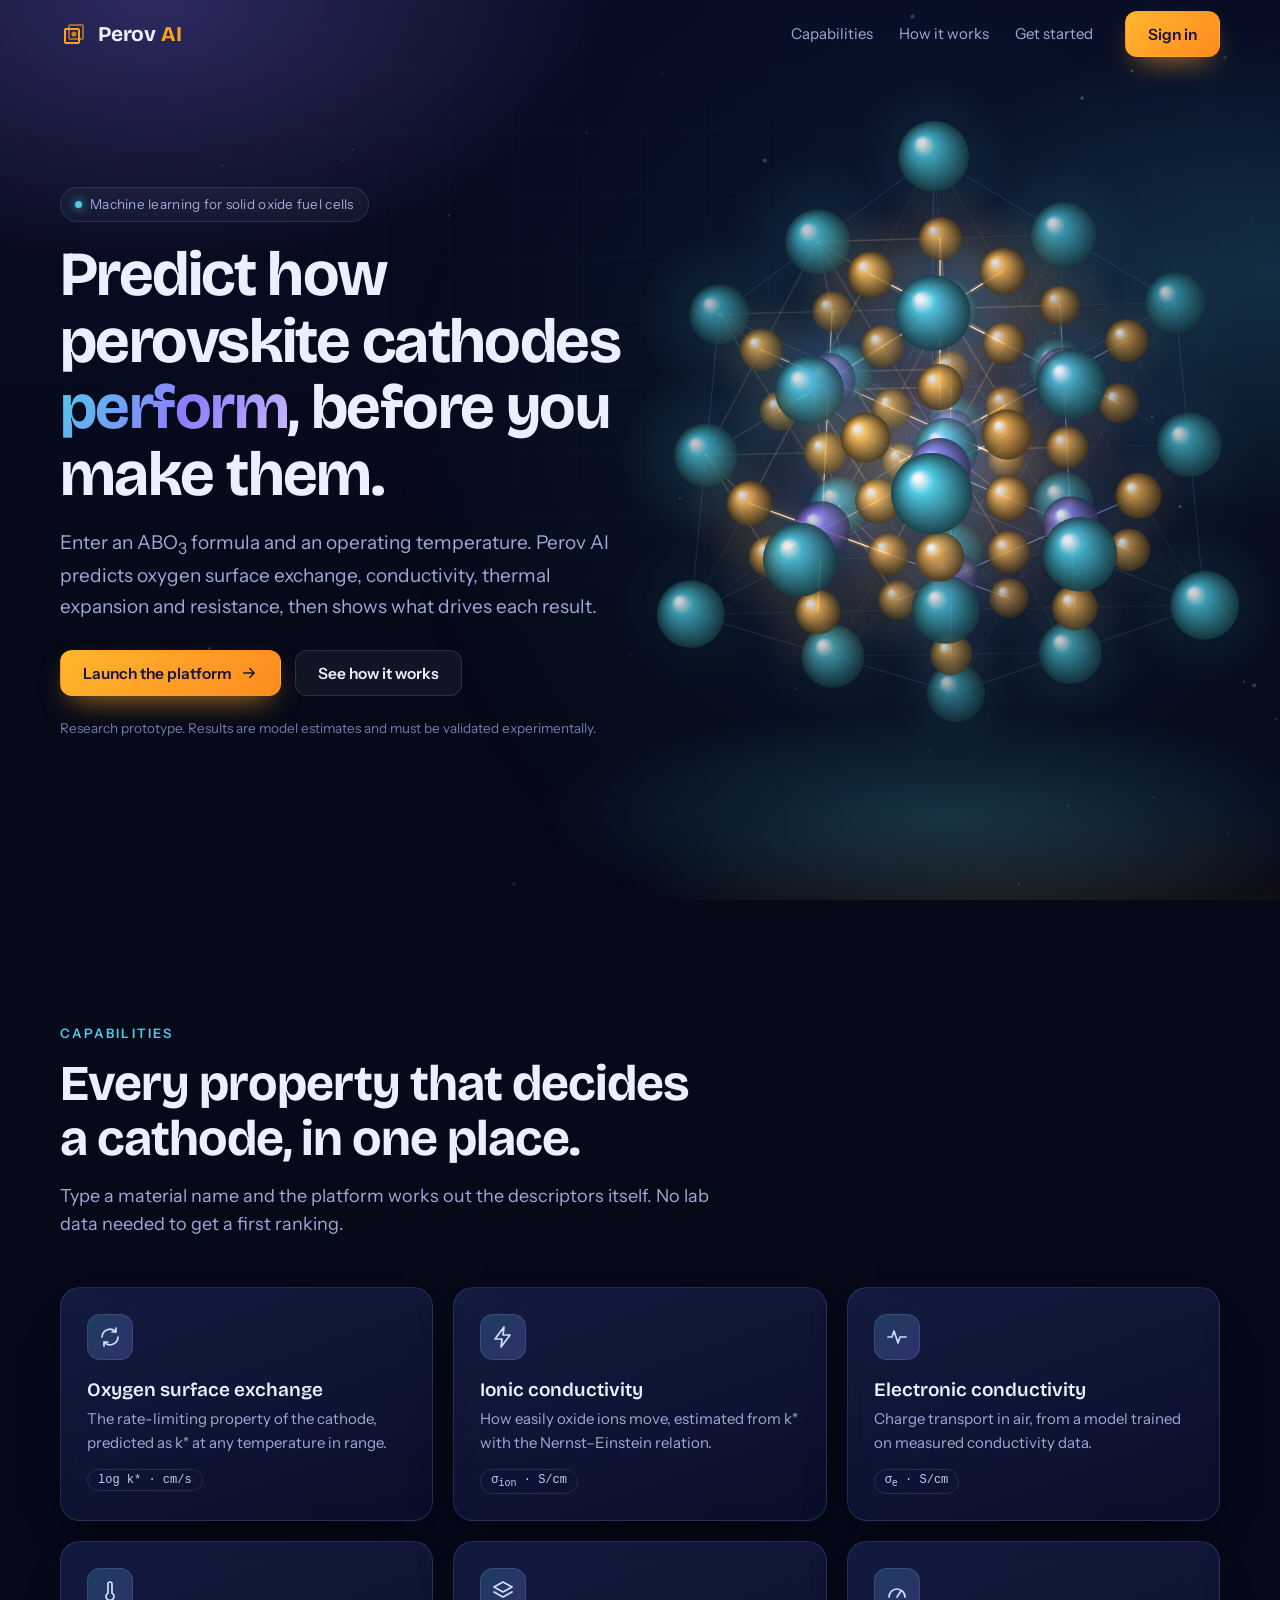
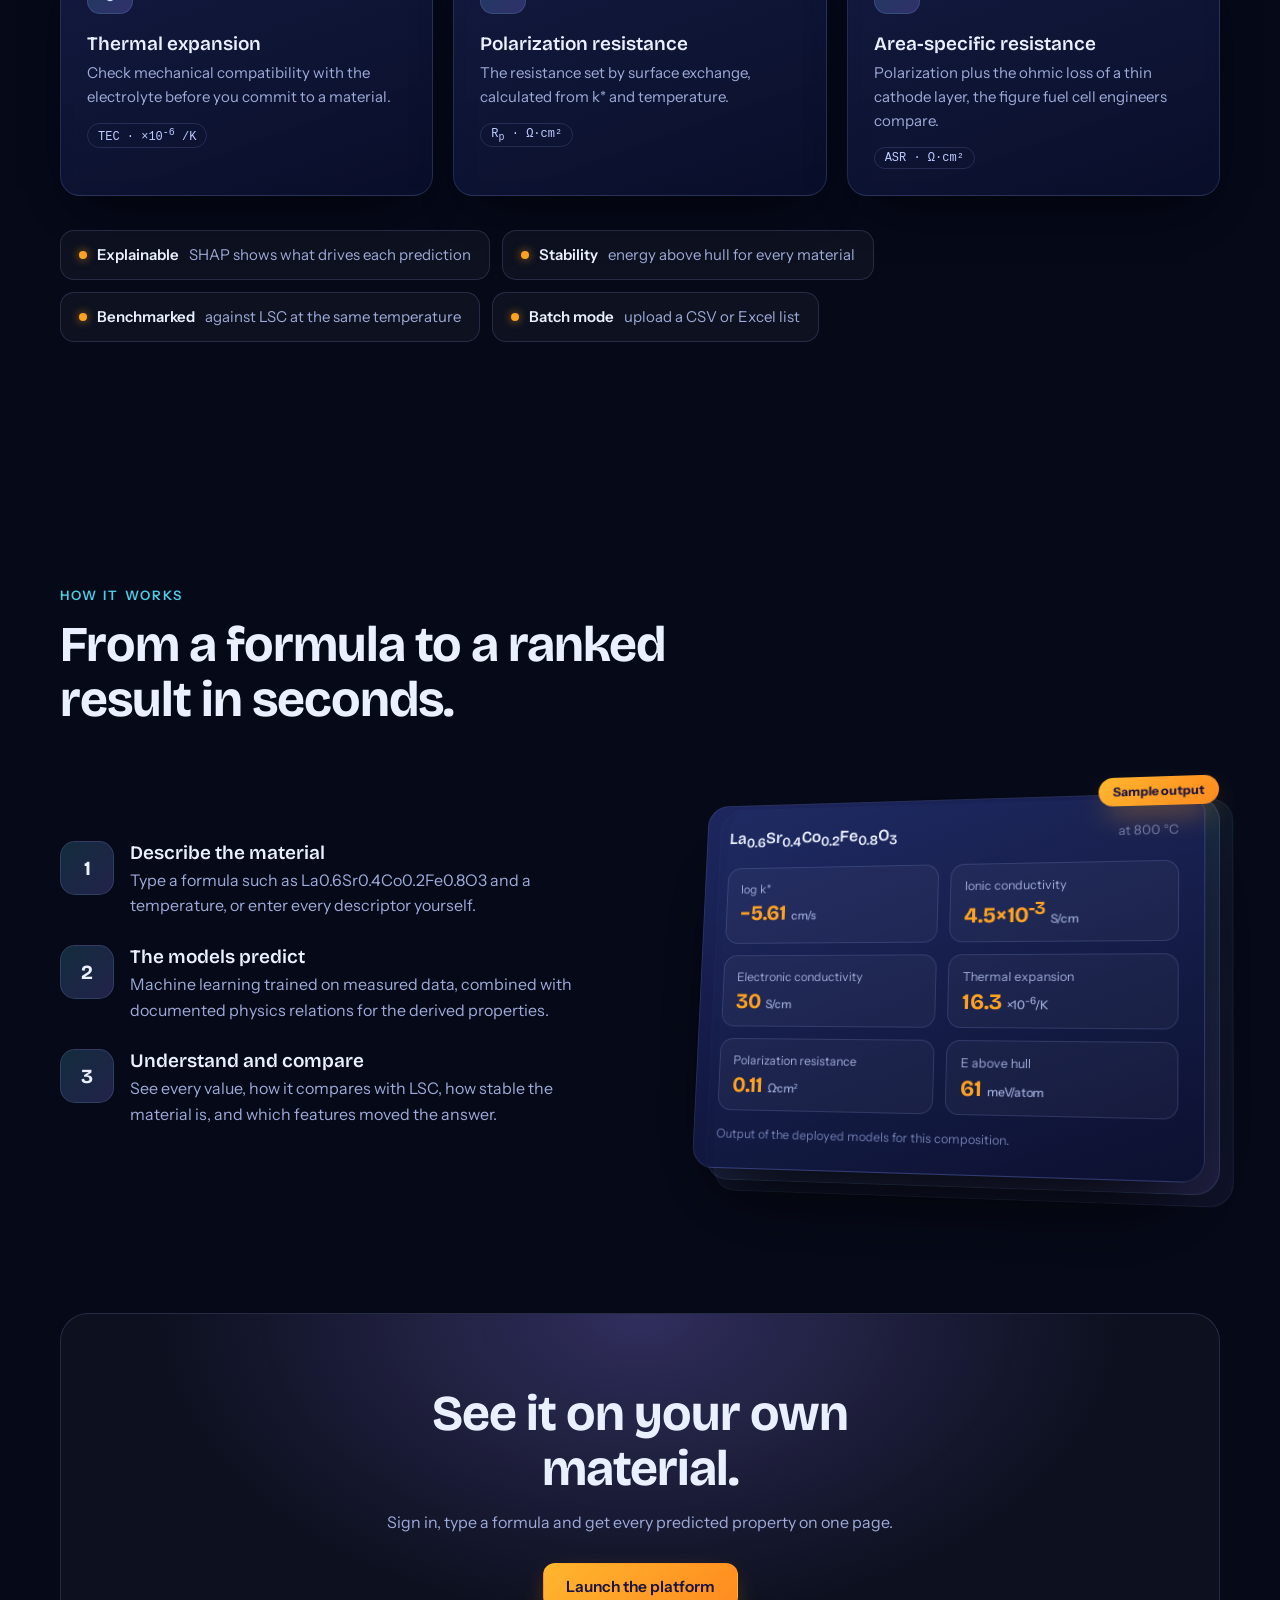
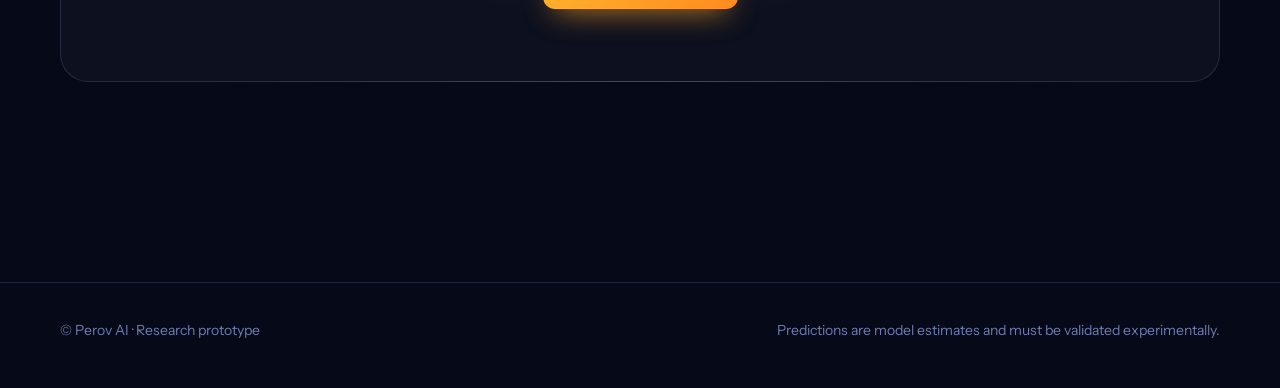
==== commit cfe9cdb6: "Remove K* Star model option from selection" ====
--- a/static/batch.html
+++ b/static/batch.html
@@ -27,7 +27,7 @@
 <section class="panel stack" style="max-width:980px">
   <form id="bform" novalidate><div class="fields">
     <div class="field"><label for="bfile">File (.csv or .xlsx)</label><input id="bfile" type="file" accept=".csv,.xlsx,.xls"></div>
-    <div class="field dev-only"><label for="bmodel">Model</label><select id="bmodel"><option value="ks">K* Star models (300–1000 °C)</option><option value="svr">Perov AI SVR pipeline</option><option value="rf">Perov AI Random Forest</option></select></div></div>
+    <div class="field dev-only"><label for="bmodel">Model</label><select id="bmodel"><option value="svr">Perov AI SVR pipeline</option><option value="rf">Perov AI Random Forest</option></select></div></div>
     <div class="actions"><button class="btn primary" id="bgo" type="submit">Predict file</button>
     <a class="btn ghost" id="tmpl" download="kstar_template.csv" href="data:text/csv;charset=utf-8,formula%2Ctemp_c%0ALaCoO3%2C700%0ALa0.6Sr0.4Co0.2Fe0.8O3%2C800%0ASm0.5Sr0.5CoO3%2C886%0A" style="text-decoration:none;display:inline-block">Download a template</a></div>
   </form>
